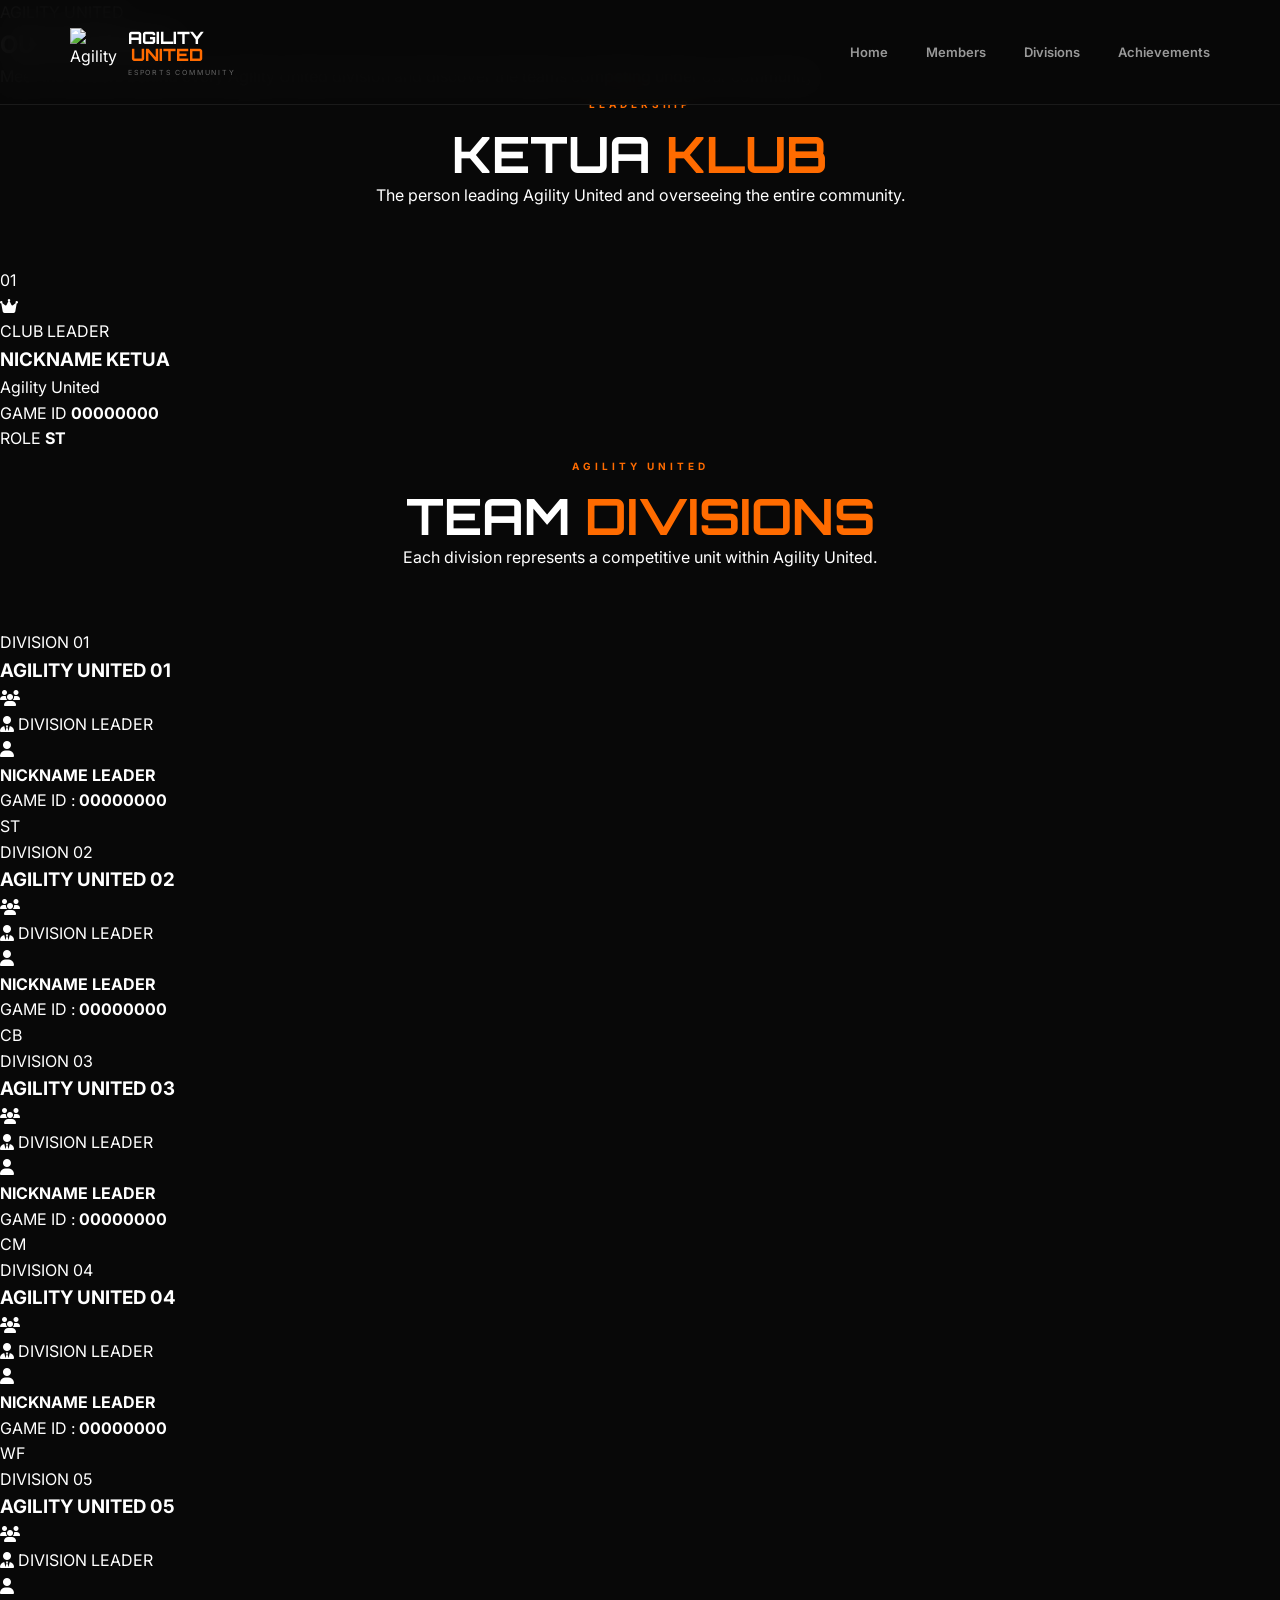
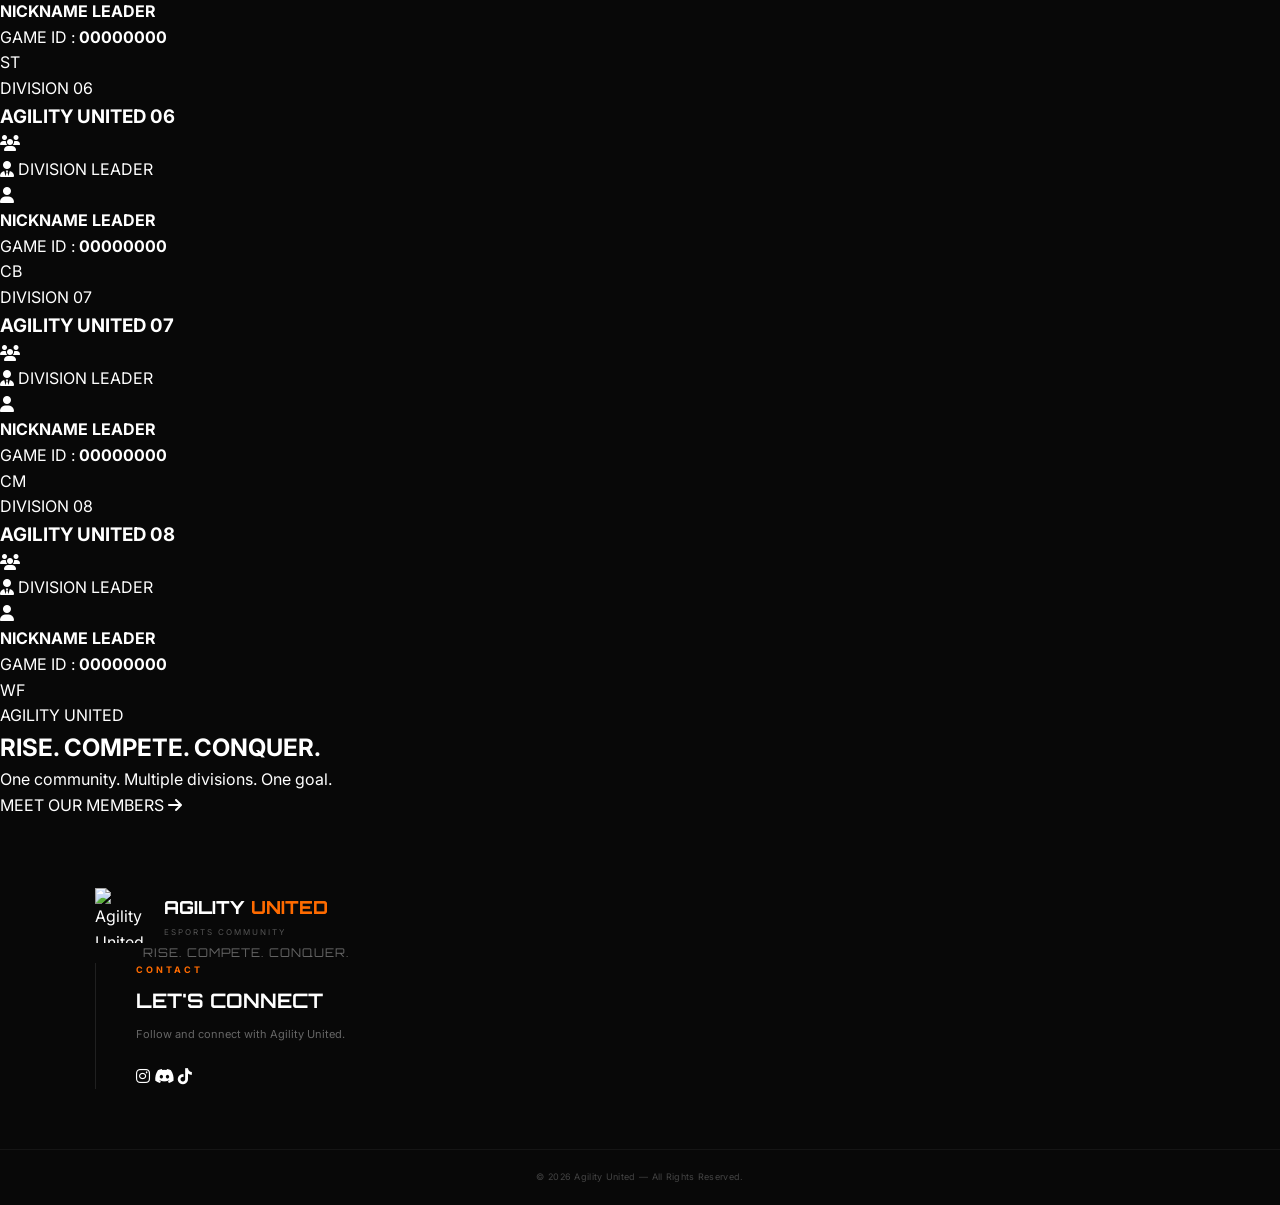
==== divisions.html @ 28801efb "Update and rename Division.html to divisions.html" ====
<!DOCTYPE html>
<html lang="en">

<head>
    <meta charset="UTF-8">
    <meta name="viewport" content="width=device-width, initial-scale=1.0">

    <title>Divisions | Agility United</title>

    <!-- Font Awesome -->
    <link
        rel="stylesheet"
        href="https://cdnjs.cloudflare.com/ajax/libs/font-awesome/6.5.2/css/all.min.css"
    >

    <!-- CSS -->
    <link rel="stylesheet" href="style.css">
</head>

<body>

    <!-- =================================
         NAVBAR
    ================================== -->

    <header class="navbar">

        <div class="nav-container">

            <!-- LOGO -->
            <a href="index.html" class="logo">

                <img
                    src="assets/logo.png"
                    alt="Agility United Logo"
                >

                <div class="logo-text">

                    <span>AGILITY</span>

                    <strong>UNITED</strong>

                    <small>
                        ESPORTS COMMUNITY
                    </small>

                </div>

            </a>


            <!-- NAVIGATION -->
            <nav class="nav-menu">

                <a href="index.html" class="nav-link">
                    Home
                </a>

                <a href="members.html" class="nav-link">
                    Members
                </a>

                <a href="divisions.html" class="nav-link active">
                    Divisions
                </a>

                <a href="achievements.html" class="nav-link">
                    Achievements
                </a>

            </nav>


            <!-- MOBILE MENU -->
            <button
                class="menu-toggle"
                aria-label="Open navigation"
            >
                <i class="fa-solid fa-bars"></i>
            </button>

        </div>

    </header>



    <!-- =================================
         MAIN
    ================================== -->

    <main>

        <!-- =================================
             DIVISION HERO
        ================================== -->

        <section class="division-hero">

            <div class="division-hero-overlay"></div>

            <div class="division-hero-content">

                <span class="division-eyebrow">
                    AGILITY UNITED
                </span>

                <h1>
                    OUR <span>DIVISIONS</span>
                </h1>

                <p>
                    Meet the leaders behind every Agility United
                    division and discover the teams competing
                    under our community.
                </p>

            </div>

        </section>



        <!-- =================================
             CLUB LEADER
        ================================== -->

        <section class="club-leader-section">

            <div class="division-container">

                <div class="section-heading">

                    <span>
                        LEADERSHIP
                    </span>

                    <h2>
                        KETUA <strong>KLUB</strong>
                    </h2>

                    <p>
                        The person leading Agility United
                        and overseeing the entire community.
                    </p>

                </div>


                <!-- CLUB LEADER CARD -->

                <div class="club-leader-card">

                    <div class="leader-number">
                        <span>01</span>
                    </div>


                    <div class="leader-icon">

                        <i class="fa-solid fa-crown"></i>

                    </div>


                    <div class="leader-main">

                        <span class="leader-label">
                            CLUB LEADER
                        </span>

                        <h3>
                            NICKNAME KETUA
                        </h3>

                        <p>
                            Agility United
                        </p>

                    </div>


                    <div class="leader-info">

                        <div class="leader-info-item">

                            <span>
                                GAME ID
                            </span>

                            <strong>
                                00000000
                            </strong>

                        </div>


                        <div class="leader-info-item">

                            <span>
                                ROLE
                            </span>

                            <strong class="role-badge">
                                ST
                            </strong>

                        </div>

                    </div>

                </div>

            </div>

        </section>



        <!-- =================================
             DIVISIONS
        ================================== -->

        <section class="teams-section">

            <div class="division-container">

                <div class="section-heading">

                    <span>
                        AGILITY UNITED
                    </span>

                    <h2>
                        TEAM <strong>DIVISIONS</strong>
                    </h2>

                    <p>
                        Each division represents a competitive
                        unit within Agility United.
                    </p>

                </div>



                <!-- =================================
                     DIVISION 01
                ================================== -->

                <div class="division-card">

                    <div class="division-header">

                        <div>

                            <span class="division-number">
                                DIVISION 01
                            </span>

                            <h3>
                                AGILITY UNITED 01
                            </h3>

                        </div>

                        <div class="division-icon">
                            <i class="fa-solid fa-users"></i>
                        </div>

                    </div>


                    <div class="division-leader">

                        <div class="division-leader-title">
                            <i class="fa-solid fa-user-tie"></i>
                            DIVISION LEADER
                        </div>


                        <div class="leader-profile">

                            <div class="leader-avatar">
                                <i class="fa-solid fa-user"></i>
                            </div>


                            <div class="leader-details">

                                <h4>
                                    NICKNAME LEADER
                                </h4>

                                <span>
                                    GAME ID :
                                    <strong>00000000</strong>
                                </span>

                            </div>


                            <div class="role-badge">
                                ST
                            </div>

                        </div>

                    </div>

                </div>



                <!-- =================================
                     DIVISION 02
                ================================== -->

                <div class="division-card">

                    <div class="division-header">

                        <div>

                            <span class="division-number">
                                DIVISION 02
                            </span>

                            <h3>
                                AGILITY UNITED 02
                            </h3>

                        </div>

                        <div class="division-icon">
                            <i class="fa-solid fa-users"></i>
                        </div>

                    </div>


                    <div class="division-leader">

                        <div class="division-leader-title">
                            <i class="fa-solid fa-user-tie"></i>
                            DIVISION LEADER
                        </div>


                        <div class="leader-profile">

                            <div class="leader-avatar">
                                <i class="fa-solid fa-user"></i>
                            </div>


                            <div class="leader-details">

                                <h4>
                                    NICKNAME LEADER
                                </h4>

                                <span>
                                    GAME ID :
                                    <strong>00000000</strong>
                                </span>

                            </div>


                            <div class="role-badge">
                                CB
                            </div>

                        </div>

                    </div>

                </div>



                <!-- =================================
                     DIVISION 03
                ================================== -->

                <div class="division-card">

                    <div class="division-header">

                        <div>

                            <span class="division-number">
                                DIVISION 03
                            </span>

                            <h3>
                                AGILITY UNITED 03
                            </h3>

                        </div>

                        <div class="division-icon">
                            <i class="fa-solid fa-users"></i>
                        </div>

                    </div>


                    <div class="division-leader">

                        <div class="division-leader-title">
                            <i class="fa-solid fa-user-tie"></i>
                            DIVISION LEADER
                        </div>


                        <div class="leader-profile">

                            <div class="leader-avatar">
                                <i class="fa-solid fa-user"></i>
                            </div>


                            <div class="leader-details">

                                <h4>
                                    NICKNAME LEADER
                                </h4>

                                <span>
                                    GAME ID :
                                    <strong>00000000</strong>
                                </span>

                            </div>


                            <div class="role-badge">
                                CM
                            </div>

                        </div>

                    </div>

                </div>



                <!-- =================================
                     DIVISION 04
                ================================== -->

                <div class="division-card">

                    <div class="division-header">

                        <div>

                            <span class="division-number">
                                DIVISION 04
                            </span>

                            <h3>
                                AGILITY UNITED 04
                            </h3>

                        </div>

                        <div class="division-icon">
                            <i class="fa-solid fa-users"></i>
                        </div>

                    </div>


                    <div class="division-leader">

                        <div class="division-leader-title">
                            <i class="fa-solid fa-user-tie"></i>
                            DIVISION LEADER
                        </div>


                        <div class="leader-profile">

                            <div class="leader-avatar">
                                <i class="fa-solid fa-user"></i>
                            </div>


                            <div class="leader-details">

                                <h4>
                                    NICKNAME LEADER
                                </h4>

                                <span>
                                    GAME ID :
                                    <strong>00000000</strong>
                                </span>

                            </div>


                            <div class="role-badge">
                                WF
                            </div>

                        </div>

                    </div>

                </div>



                <!-- =================================
                     DIVISION 05
                ================================== -->

                <div class="division-card">

                    <div class="division-header">

                        <div>

                            <span class="division-number">
                                DIVISION 05
                            </span>

                            <h3>
                                AGILITY UNITED 05
                            </h3>

                        </div>

                        <div class="division-icon">
                            <i class="fa-solid fa-users"></i>
                        </div>

                    </div>


                    <div class="division-leader">

                        <div class="division-leader-title">
                            <i class="fa-solid fa-user-tie"></i>
                            DIVISION LEADER
                        </div>


                        <div class="leader-profile">

                            <div class="leader-avatar">
                                <i class="fa-solid fa-user"></i>
                            </div>


                            <div class="leader-details">

                                <h4>
                                    NICKNAME LEADER
                                </h4>

                                <span>
                                    GAME ID :
                                    <strong>00000000</strong>
                                </span>

                            </div>


                            <div class="role-badge">
                                ST
                            </div>

                        </div>

                    </div>

                </div>



                <!-- =================================
                     DIVISION 06
                ================================== -->

                <div class="division-card">

                    <div class="division-header">

                        <div>

                            <span class="division-number">
                                DIVISION 06
                            </span>

                            <h3>
                                AGILITY UNITED 06
                            </h3>

                        </div>

                        <div class="division-icon">
                            <i class="fa-solid fa-users"></i>
                        </div>

                    </div>


                    <div class="division-leader">

                        <div class="division-leader-title">
                            <i class="fa-solid fa-user-tie"></i>
                            DIVISION LEADER
                        </div>


                        <div class="leader-profile">

                            <div class="leader-avatar">
                                <i class="fa-solid fa-user"></i>
                            </div>


                            <div class="leader-details">

                                <h4>
                                    NICKNAME LEADER
                                </h4>

                                <span>
                                    GAME ID :
                                    <strong>00000000</strong>
                                </span>

                            </div>


                            <div class="role-badge">
                                CB
                            </div>

                        </div>

                    </div>

                </div>



                <!-- =================================
                     TAMBAHKAN DIVISI BERIKUTNYA
                ================================== -->

                <div class="division-card">

                    <div class="division-header">

                        <div>

                            <span class="division-number">
                                DIVISION 07
                            </span>

                            <h3>
                                AGILITY UNITED 07
                            </h3>

                        </div>

                        <div class="division-icon">
                            <i class="fa-solid fa-users"></i>
                        </div>

                    </div>


                    <div class="division-leader">

                        <div class="division-leader-title">
                            <i class="fa-solid fa-user-tie"></i>
                            DIVISION LEADER
                        </div>


                        <div class="leader-profile">

                            <div class="leader-avatar">
                                <i class="fa-solid fa-user"></i>
                            </div>


                            <div class="leader-details">

                                <h4>
                                    NICKNAME LEADER
                                </h4>

                                <span>
                                    GAME ID :
                                    <strong>00000000</strong>
                                </span>

                            </div>


                            <div class="role-badge">
                                CM
                            </div>

                        </div>

                    </div>

                </div>



                <!-- =================================
                     DIVISION 08
                ================================== -->

                <div class="division-card">

                    <div class="division-header">

                        <div>

                            <span class="division-number">
                                DIVISION 08
                            </span>

                            <h3>
                                AGILITY UNITED 08
                            </h3>

                        </div>

                        <div class="division-icon">
                            <i class="fa-solid fa-users"></i>
                        </div>

                    </div>


                    <div class="division-leader">

                        <div class="division-leader-title">
                            <i class="fa-solid fa-user-tie"></i>
                            DIVISION LEADER
                        </div>


                        <div class="leader-profile">

                            <div class="leader-avatar">
                                <i class="fa-solid fa-user"></i>
                            </div>


                            <div class="leader-details">

                                <h4>
                                    NICKNAME LEADER
                                </h4>

                                <span>
                                    GAME ID :
                                    <strong>00000000</strong>
                                </span>

                            </div>


                            <div class="role-badge">
                                WF
                            </div>

                        </div>

                    </div>

                </div>

            </div>

        </section>



        <!-- =================================
             CTA
        ================================== -->

        <section class="division-cta">

            <div>

                <span>
                    AGILITY UNITED
                </span>

                <h2>
                    RISE. COMPETE. <strong>CONQUER.</strong>
                </h2>

                <p>
                    One community. Multiple divisions.
                    One goal.
                </p>

                <a href="members.html" class="division-cta-button">
                    MEET OUR MEMBERS
                    <i class="fa-solid fa-arrow-right"></i>
                </a>

            </div>

        </section>

    </main>



    <!-- =================================
         FOOTER
    ================================== -->

    <footer class="footer">

        <div class="footer-container">

            <div class="footer-content">

                <!-- BRAND -->

                <div class="footer-brand">

                    <img
                        src="assets/logo.png"
                        alt="Agility United Logo"
                    >

                    <div class="footer-brand-text">

                        <h3>
                            AGILITY <span>UNITED</span>
                        </h3>

                        <p>
                            ESPORTS COMMUNITY
                        </p>

                    </div>

                </div>


                <!-- TAGLINE -->

                <div class="footer-tagline">

                    <p>
                        RISE. COMPETE. CONQUER.
                    </p>

                </div>


                <!-- CONTACT -->

                <div class="footer-contact">

                    <span class="footer-label">
                        CONTACT
                    </span>

                    <h3>
                        LET'S CONNECT
                    </h3>

                    <p>
                        Follow and connect with
                        Agility United.
                    </p>


                    <div class="footer-socials">

                        <a
                            href="#"
                            aria-label="Instagram"
                            target="_blank"
                        >
                            <i class="fa-brands fa-instagram"></i>
                        </a>


                        <a
                            href="#"
                            aria-label="Discord"
                            target="_blank"
                        >
                            <i class="fa-brands fa-discord"></i>
                        </a>


                        <a
                            href="#"
                            aria-label="TikTok"
                            target="_blank"
                        >
                            <i class="fa-brands fa-tiktok"></i>
                        </a>

                    </div>

                </div>

            </div>

        </div>


        <div class="footer-bottom">

            <p>
                © 2026 Agility United — All Rights Reserved.
            </p>

        </div>

    </footer>



    <!-- =================================
         SCRIPT
    ================================== -->

    <script src="script.js"></script>

</body>

</html>
---- style.css ----
/* =====================================
   GOOGLE FONTS
===================================== */

@import url('https://fonts.googleapis.com/css2?family=Inter:wght@400;500;600;700&family=Orbitron:wght@500;600;700;800&display=swap');


/* =====================================
   GLOBAL
===================================== */

* {
    margin: 0;
    padding: 0;
    box-sizing: border-box;
}

html {
    scroll-behavior: smooth;
}

body {
    font-family: "Inter", sans-serif;
    background: #080808;
    color: #ffffff;
    line-height: 1.6;
}

a {
    text-decoration: none;
    color: inherit;
}

button,
input {
    font-family: inherit;
}

:root {
    --orange: #ff6b00;
    --orange-light: #ff9138;

    --dark: #080808;
    --dark-2: #101010;
    --dark-3: #171717;

    --border: #252525;

    --gray: #888;
}


/* =====================================
   NAVBAR
===================================== */

.navbar {

    position: fixed;

    top: 0;
    left: 0;

    width: 100%;

    height: 105px;

    z-index: 1000;

    background: rgba(8, 8, 8, 0.94);

    backdrop-filter: blur(15px);

    border-bottom: 1px solid rgba(255, 255, 255, 0.08);
}


.nav-container {

    max-width: 1200px;

    height: 100%;

    margin: auto;

    padding: 15px 30px;

    display: flex;

    align-items: center;

    justify-content: space-between;
}


/* =====================================
   NAVBAR LOGO
===================================== */

.logo {

    display: flex;

    align-items: center;

    gap: 10px;

    flex-shrink: 0;
}


.logo img {

    width: 48px;

    height: 48px;

    object-fit: contain;
}


.logo-text {

    display: flex;

    flex-direction: column;

    line-height: 1;
}


.logo-text span,
.logo-text strong {

    font-family: "Orbitron", sans-serif;

    font-size: 17px;

    font-weight: 800;
}


.logo-text span {

    color: #ffffff;
}


.logo-text strong {

    color: var(--orange);

    margin-left: 3px;
}


.logo-text small {

    display: block;

    margin-top: 6px;

    color: #666;

    font-size: 7px;

    letter-spacing: 1.8px;

    white-space: nowrap;
}


/* =====================================
   NAVIGATION
===================================== */

.nav-menu {

    display: flex;

    align-items: center;

    gap: 38px;
}


.nav-menu a {

    color: #999;

    font-size: 13px;

    font-weight: 600;

    transition: 0.3s;

    white-space: nowrap;
}


.nav-menu a:hover,
.nav-menu a.active {

    color: var(--orange);
}


/* =====================================
   MOBILE MENU
===================================== */

.menu-toggle {

    display: none;

    background: none;

    border: none;

    color: white;

    font-size: 22px;

    cursor: pointer;
}


/* =====================================
   COMMON GRID BACKGROUND
===================================== */

.grid-background {

    background-image:

        linear-gradient(
            rgba(255, 255, 255, 0.025) 1px,
            transparent 1px
        ),

        linear-gradient(
            90deg,
            rgba(255, 255, 255, 0.025) 1px,
            transparent 1px
        );

    background-size: 60px 60px;
}


/* =====================================
   HOME HERO
===================================== */

.home-section {

    min-height: 100vh;

    position: relative;

    display: flex;

    align-items: center;

    justify-content: center;

    padding: 145px 30px 100px;

    background:

        radial-gradient(
            circle at 50% 45%,
            rgba(255, 107, 0, 0.14),
            transparent 42%
        ),

        #080808;

    overflow: hidden;
}


/* GRID */

.home-section::before {

    content: "";

    position: absolute;

    inset: 0;

    background-image:

        linear-gradient(
            rgba(255,255,255,0.025) 1px,
            transparent 1px
        ),

        linear-gradient(
            90deg,
            rgba(255,255,255,0.025) 1px,
            transparent 1px
        );

    background-size: 60px 60px;

    pointer-events: none;
}


/* HOME CONTAINER */

.home-container {

    width: 100%;

    max-width: 1150px;

    margin: auto;

    display: grid;

    grid-template-columns: 0.85fr 1.15fr;

    align-items: center;

    gap: 70px;

    position: relative;

    z-index: 2;
}


/* =====================================
   HOME LOGO
===================================== */

.home-logo {

    display: flex;

    align-items: center;

    justify-content: center;

    position: relative;

    min-height: 400px;
}


.home-logo::before {

    content: "";

    position: absolute;

    width: 330px;

    height: 330px;

    border-radius: 50%;

    background:

        radial-gradient(
            circle,
            rgba(255,107,0,0.16),
            transparent 68%
        );

    filter: blur(15px);
}


.home-logo img {

    width: 300px;

    height: 300px;

    object-fit: contain;

    position: relative;

    z-index: 2;

    filter:

        drop-shadow(
            0 0 30px
            rgba(255,107,0,0.12)
        );
}


/* =====================================
   HOME CONTENT
===================================== */

.home-content {

    max-width: 650px;

    position: relative;

    z-index: 3;
}


.home-label {

    display: inline-block;

    color: var(--orange);

    font-size: 11px;

    font-weight: 700;

    letter-spacing: 5px;

    margin-bottom: 14px;
}


.home-content h1 {

    font-family: "Orbitron", sans-serif;

    font-size: clamp(48px, 6vw, 76px);

    line-height: 1.05;

    font-weight: 800;

    letter-spacing: -2px;

    color: #ffffff;
}


.home-content h1 span {

    color: var(--orange);
}


.home-content h2 {

    margin-top: 22px;

    font-family: "Orbitron", sans-serif;

    font-size: clamp(18px, 2.5vw, 28px);

    line-height: 1.35;

    color: #ddd;

    letter-spacing: 1.5px;
}


.home-content > p {

    max-width: 600px;

    margin-top: 22px;

    color: #777;

    font-size: 14px;

    line-height: 1.9;
}


/* =====================================
   BUTTON
===================================== */

.home-buttons {

    display: flex;

    align-items: center;

    gap: 15px;

    margin-top: 30px;

    flex-wrap: wrap;
}


.btn {

    min-height: 48px;

    padding: 0 22px;

    display: inline-flex;

    align-items: center;

    justify-content: center;

    gap: 10px;

    font-size: 11px;

    font-weight: 700;

    transition: 0.3s;

    cursor: pointer;
}


.btn-primary {

    background: var(--orange);

    color: #080808;

    border: 1px solid var(--orange);
}


.btn-primary:hover {

    background: var(--orange-light);

    border-color: var(--orange-light);

    transform: translateY(-2px);
}


.btn-outline {

    background: transparent;

    color: #aaa;

    border: 1px solid #333;
}


.btn-outline:hover {

    color: var(--orange);

    border-color: var(--orange);

    transform: translateY(-2px);
}


/* =====================================
   SCROLL INDICATOR
===================================== */

.scroll-indicator {

    position: absolute;

    bottom: 28px;

    left: 50%;

    transform: translateX(-50%);

    display: flex;

    flex-direction: column;

    align-items: center;

    gap: 7px;

    color: #555;

    font-size: 9px;

    letter-spacing: 3px;

    z-index: 5;
}


.scroll-indicator i {

    color: var(--orange);

    font-size: 12px;

    animation: scrollDown 1.5s infinite;
}


@keyframes scrollDown {

    0%,
    100% {

        transform: translateY(0);

    }

    50% {

        transform: translateY(5px);

    }

}


/* =====================================
   HOME ABOUT
===================================== */

.home-about {

    position: relative;

    overflow: hidden;

    padding: 110px 30px;

    background: #0b0b0b;
}


.home-about::before {

    content: "";

    position: absolute;

    inset: 0;

    background-image:

        linear-gradient(
            rgba(255,255,255,0.02) 1px,
            transparent 1px
        ),

        linear-gradient(
            90deg,
            rgba(255,255,255,0.02) 1px,
            transparent 1px
        );

    background-size: 60px 60px;

    pointer-events: none;
}


.section-container {

    width: 100%;

    max-width: 1150px;

    margin: auto;

    position: relative;

    z-index: 2;
}


/* =====================================
   SECTION TITLE
===================================== */

.section-heading {

    text-align: center;

    margin-bottom: 60px;
}


.section-heading > span {

    color: var(--orange);

    font-size: 10px;

    font-weight: 700;

    letter-spacing: 4px;
}


.section-heading h2 {

    margin-top: 10px;

    font-family: "Orbitron", sans-serif;

    font-size: clamp(30px, 5vw, 50px);

    line-height: 1.15;
}


.section-heading h2 strong {

    color: var(--orange);
}


/* =====================================
   ABOUT GRID
===================================== */

.about-grid {

    display: grid;

    grid-template-columns: 1.15fr 1fr;

    gap: 70px;

    align-items: center;
}


.about-content {

    max-width: 650px;
}


.about-content p {

    color: #777;

    font-size: 13px;

    line-height: 1.9;

    margin-bottom: 18px;
}


.about-content .about-lead {

    color: #ccc;

    font-size: 17px;

    line-height: 1.8;

    font-weight: 500;
}


/* TEXT LINK */

.text-link {

    display: inline-flex;

    align-items: center;

    gap: 10px;

    margin-top: 8px;

    color: var(--orange);

    font-size: 11px;

    font-weight: 700;

    transition: 0.3s;
}


.text-link:hover {

    gap: 15px;
}


/* =====================================
   ABOUT HIGHLIGHTS
===================================== */

.about-highlights {

    display: grid;

    grid-template-columns: 1fr 1fr;

    gap: 15px;
}


.highlight-item {

    display: flex;

    align-items: flex-start;

    gap: 15px;

    padding: 22px;

    background: #101010;

    border: 1px solid var(--border);

    transition: 0.3s;
}


.highlight-item:hover {

    border-color: rgba(255,107,0,0.35);

    transform: translateY(-3px);
}


.highlight-icon {

    min-width: 38px;

    height: 38px;

    display: flex;

    align-items: center;

    justify-content: center;

    background: rgba(255,107,0,0.08);

    color: var(--orange);

    font-size: 14px;
}


.highlight-item h3 {

    font-size: 13px;

    margin-bottom: 3px;
}


.highlight-item p {

    color: #666;

    font-size: 10px;

    line-height: 1.5;
}


/* =====================================
   VALUES
===================================== */

.values-section {

    position: relative;

    overflow: hidden;

    padding: 110px 30px;

    background: #080808;
}


.values-section::before {

    content: "";

    position: absolute;

    inset: 0;

    background-image:

        linear-gradient(
            rgba(255,255,255,0.025) 1px,
            transparent 1px
        ),

        linear-gradient(
            90deg,
            rgba(255,255,255,0.025) 1px,
            transparent 1px
        );

    background-size: 60px 60px;

    pointer-events: none;
}


.values-grid {

    display: grid;

    grid-template-columns:
        repeat(4, 1fr);

    gap: 15px;
}


.value-card {

    position: relative;

    min-height: 270px;

    padding: 35px 25px;

    background: #101010;

    border: 1px solid var(--border);

    overflow: hidden;

    transition: 0.3s;
}


.value-card:hover {

    border-color:
        rgba(255,107,0,0.35);

    transform: translateY(-5px);
}


.value-number {

    position: absolute;

    top: 15px;

    right: 20px;

    color: #292929;

    font-family: "Orbitron", sans-serif;

    font-size: 30px;

    font-weight: 800;
}


.value-card > i {

    display: block;

    color: var(--orange);

    font-size: 25px;

    margin-top: 25px;

    margin-bottom: 25px;
}


.value-card h3 {

    font-family: "Orbitron", sans-serif;

    font-size: 15px;

    letter-spacing: 1px;

    margin-bottom: 12px;
}


.value-card p {

    color: #666;

    font-size: 11px;

    line-height: 1.8;
}


/* =====================================
   GAMING SECTION
===================================== */

.gaming-section {

    position: relative;

    overflow: hidden;

    padding: 130px 30px;

    background:

        radial-gradient(
            circle at center,
            rgba(255,107,0,0.12),
            transparent 50%
        ),

        #0b0b0b;
}


.gaming-section::before {

    content: "";

    position: absolute;

    inset: 0;

    background-image:

        linear-gradient(
            rgba(255,255,255,0.02) 1px,
            transparent 1px
        ),

        linear-gradient(
            90deg,
            rgba(255,255,255,0.02) 1px,
            transparent 1px
        );

    background-size: 60px 60px;

    pointer-events: none;
}


.gaming-content {

    max-width: 700px;

    margin: auto;

    text-align: center;

    position: relative;

    z-index: 2;
}


.gaming-content h2 {

    margin-top: 15px;

    font-family: "Orbitron", sans-serif;

    font-size: clamp(35px, 6vw, 60px);

    line-height: 1.1;
}


.gaming-content h2 strong {

    color: var(--orange);
}


.gaming-content p {

    max-width: 650px;

    margin: 25px auto;

    color: #777;

    font-size: 13px;

    line-height: 1.9;
}


.gaming-buttons {

    display: flex;

    justify-content: center;

    gap: 15px;

    flex-wrap: wrap;

    margin-top: 30px;
}


/* =====================================
   CTA
===================================== */

.home-cta {

    padding: 100px 30px;

    text-align: center;

    background: #080808;

    border-top: 1px solid #181818;
}


.home-cta h2 {

    font-family: "Orbitron", sans-serif;

    font-size: clamp(35px, 6vw, 60px);

    line-height: 1.1;
}


.home-cta h2 strong {

    color: var(--orange);
}


.home-cta p {

    color: #666;

    font-size: 13px;

    margin: 15px 0 25px;
}


/* =====================================
   MEMBERS HERO
===================================== */

.member-hero {

    min-height: 65vh;

    display: flex;

    align-items: center;

    justify-content: center;

    text-align: center;

    padding: 150px 25px 70px;

    position: relative;

    background:

        radial-gradient(
            circle at center,
            rgba(255, 107, 0, 0.16),
            transparent 45%
        ),

        #080808;

    overflow: hidden;
}


.member-hero::before {

    content: "";

    position: absolute;

    inset: 0;

    background-image:

        linear-gradient(
            rgba(255,255,255,0.025) 1px,
            transparent 1px
        ),

        linear-gradient(
            90deg,
            rgba(255,255,255,0.025) 1px,
            transparent 1px
        );

    background-size: 60px 60px;
}


.hero-content {

    position: relative;

    max-width: 700px;

    z-index: 2;
}


.label {

    color: var(--orange);

    font-size: 11px;

    font-weight: 700;

    letter-spacing: 4px;
}


.hero-content h1 {

    margin-top: 15px;

    font-family: "Orbitron", sans-serif;

    font-size: clamp(
        40px,
        7vw,
        75px
    );

    line-height: 1.1;
}


.hero-content h1 span {

    color: var(--orange);
}


.hero-content > p:last-child {

    max-width: 600px;

    margin: 20px auto 0;

    color: #777;

    font-size: 14px;
}


/* =====================================
   MEMBERS SECTION
===================================== */

.members-section {

    max-width: 1200px;

    margin: auto;

    padding: 100px 30px;
}


/* =====================================
   MEMBERS TITLE
===================================== */

.section-title {

    text-align: center;

    margin-bottom: 45px;
}


.section-title h2 {

    margin-top: 10px;

    font-family: "Orbitron", sans-serif;

    font-size: clamp(
        30px,
        5vw,
        45px
    );
}


.section-title h2 span {

    color: var(--orange);
}


.section-title > p:last-child {

    margin-top: 10px;

    color: #666;

    font-size: 13px;
}


/* =====================================
   MEMBER SEARCH
===================================== */

.member-tools {

    display: flex;

    align-items: center;

    justify-content: space-between;

    gap: 20px;

    margin-bottom: 25px;
}


.search-box {

    width: 350px;

    position: relative;
}


.search-box i {

    position: absolute;

    left: 17px;

    top: 50%;

    transform: translateY(-50%);

    color: #666;

    font-size: 13px;
}


.search-box input {

    width: 100%;

    padding: 13px 15px 13px 43px;

    background: #111;

    border: 1px solid var(--border);

    outline: none;

    color: white;

    font-size: 12px;

    transition: 0.3s;
}


.search-box input:focus {

    border-color: var(--orange);
}


.search-box input::placeholder {

    color: #555;
}


.member-count {

    color: #777;

    font-size: 12px;

    display: flex;

    align-items: center;

    gap: 8px;
}


.member-count i {

    color: var(--orange);
}


/* =====================================
   TABLE
===================================== */

.table-container {

    width: 100%;

    overflow-x: auto;

    background: #101010;

    border: 1px solid var(--border);
}


table {

    width: 100%;

    border-collapse: collapse;

    min-width: 650px;
}


thead {

    background: #171717;
}


th {

    padding: 18px 20px;

    text-align: left;

    color: #777;

    font-size: 10px;

    letter-spacing: 1.5px;

    font-weight: 700;

    border-bottom: 1px solid var(--border);
}


td {

    padding: 17px 20px;

    border-bottom: 1px solid #1d1d1d;

    font-size: 13px;

    color: #aaa;
}


tbody tr {

    transition: 0.25s;
}


tbody tr:hover {

    background: #171717;
}


tbody tr:last-child td {

    border-bottom: none;
}


/* NUMBER */

td:first-child {

    width: 70px;

    color: #555;

    font-family: "Orbitron", sans-serif;

    font-size: 10px;
}


/* NICKNAME */

.nickname {

    color: white;

    font-weight: 700;
}


/* GAME ID */

td:nth-child(3) {

    color: #777;

    font-family: monospace;

    letter-spacing: 1px;
}


/* =====================================
   ROLE
===================================== */

.role {

    display: inline-flex;

    align-items: center;

    gap: 7px;

    padding: 6px 10px;

    font-size: 9px;

    font-weight: 700;

    text-transform: uppercase;

    letter-spacing: 0.5px;
}


/* LEADER */

.role.leader {

    color: var(--orange);

    background: rgba(255, 107, 0, 0.1);

    border: 1px solid rgba(255, 107, 0, 0.2);
}


/* CAPTAIN */

.role.captain {

    color: #ff9b55;

    background: rgba(255, 155, 85, 0.08);

    border: 1px solid rgba(255, 155, 85, 0.18);
}


/* PLAYER */

.role.player {

    color: #aaa;

    background: #1a1a1a;

    border: 1px solid #292929;
}


/* STAFF */

.role.staff {

    color: #ddd;

    background: #202020;

    border: 1px solid #303030;
}


/* =====================================
   FOOTER
===================================== */

.site-footer {

    background: #050505;

    border-top: 1px solid #1c1c1c;

    margin-top: 0;

    position: relative;

}


/* =====================================
   FOOTER CONTAINER
===================================== */

.footer-container {

    max-width: 1150px;

    margin: auto;

    padding: 70px 30px 60px;

    display: grid;

    grid-template-columns:
        1fr
        1fr
        1.2fr;

    gap: 60px;

    align-items: start;

}


/* =====================================
   FOOTER BRAND
===================================== */

.footer-brand {

    display: flex;

    align-items: center;

    gap: 14px;

}


.footer-brand img {

    width: 55px;

    height: 55px;

    object-fit: contain;

}


.footer-brand-text h3 {

    font-family: "Orbitron", sans-serif;

    font-size: 18px;

    font-weight: 800;

    color: #ffffff;

}


.footer-brand-text h3 span {

    color: var(--orange);

}


.footer-brand-text p {

    margin-top: 5px;

    color: #555;

    font-size: 8px;

    letter-spacing: 2px;

}


/* =====================================
   FOOTER TAGLINE
===================================== */

.footer-tagline {

    display: flex;

    align-items: center;

    justify-content: center;

    height: 100%;
}


.footer-tagline p {

    color: #666;

    font-family: "Orbitron", sans-serif;

    font-size: 12px;

    letter-spacing: 1px;

}


/* =====================================
   FOOTER CONTACT
===================================== */

.footer-contact {

    border-left: 1px solid #202020;

    padding-left: 40px;

}


.footer-label {

    display: block;

    color: var(--orange);

    font-size: 9px;

    font-weight: 700;

    letter-spacing: 3px;

    margin-bottom: 8px;

}


.footer-contact h3 {

    font-family: "Orbitron", sans-serif;

    font-size: 20px;

    margin-bottom: 8px;

}


.footer-contact > p {

    max-width: 350px;

    color: #666;

    font-size: 11px;

    line-height: 1.7;

    margin-bottom: 20px;

}


/* =====================================
   CONTACT LINKS
===================================== */

.contact-links {

    display: flex;

    flex-wrap: wrap;

    gap: 10px;

}


.contact-links a {

    display: inline-flex;

    align-items: center;

    gap: 8px;

    padding: 9px 13px;

    color: #777;

    background: #0d0d0d;

    border: 1px solid #202020;

    font-size: 10px;

    transition: 0.3s;

}


.contact-links a i {

    font-size: 13px;

}


.contact-links a:hover {

    color: var(--orange);

    border-color: var(--orange);

    transform: translateY(-2px);

}


/* =====================================
   FOOTER BOTTOM
===================================== */

.footer-bottom {

    border-top: 1px solid #151515;

    padding: 20px 30px;

    text-align: center;

}


.footer-bottom p {

    color: #444;

    font-size: 9px;

    letter-spacing: 0.3px;

}
/* =====================================
   RESPONSIVE
===================================== */

@media (max-width: 950px) {

    .nav-menu {

        gap: 25px;
    }


    .nav-menu a {

        font-size: 12px;
    }


    .home-container {

        grid-template-columns: 1fr;

        gap: 30px;

        text-align: center;
    }


    .home-logo {

        min-height: 280px;
    }


    .home-logo img {

        width: 220px;

        height: 220px;
    }


    .home-logo::before {

        width: 250px;

        height: 250px;
    }


    .home-content {

        max-width: 700px;

        margin: auto;
    }


    .home-content > p {

        margin-left: auto;

        margin-right: auto;
    }


    .home-buttons {

        justify-content: center;
    }


    .about-grid {

        grid-template-columns: 1fr;

        gap: 50px;
    }


    .about-content {

        max-width: 800px;

        margin: auto;
    }


    .values-grid {

        grid-template-columns: 1fr 1fr;
    }

}


/* =====================================
   TABLET / MOBILE NAV
===================================== */

@media (max-width: 750px) {

    .navbar {

        height: 75px;
    }


    .nav-container {

        padding: 13px 20px;
    }


    .logo img {

        width: 42px;

        height: 42px;
    }


    .logo-text span,
    .logo-text strong {

        font-size: 15px;
    }


    .logo-text small {

        font-size: 6px;

        letter-spacing: 1.3px;
    }


    .nav-menu {

        display: none;

        position: absolute;

        top: 75px;

        left: 0;

        width: 100%;

        padding: 25px 30px;

        background: #0c0c0c;

        border-bottom: 1px solid #222;

        flex-direction: column;

        align-items: flex-start;

        gap: 20px;
    }


    .nav-menu.show {

        display: flex;
    }


    .nav-menu a {

        font-size: 13px;
    }


    .menu-toggle {

        display: block;
    }


    .member-tools {

        flex-direction: column;

        align-items: stretch;
    }


    .search-box {

        width: 100%;
    }


    .member-count {

        justify-content: flex-end;
    }


    .footer-content {

        flex-direction: column;

        gap: 25px;

        text-align: center;
    }

}


/* =====================================
   SMALL MOBILE
===================================== */

@media (max-width: 500px) {

    .home-section {

        padding:
            110px
            20px
            70px;
    }


    .home-logo {

        min-height: 220px;
    }


    .home-logo img {

        width: 170px;

        height: 170px;
    }


    .home-logo::before {

        width: 210px;

        height: 210px;
    }


    .home-content h1 {

        font-size: 40px;

        letter-spacing: -1px;
    }


    .home-content h2 {

        font-size: 16px;

        letter-spacing: 1px;
    }


    .home-content > p {

        font-size: 12px;

        line-height: 1.8;
    }


    .home-buttons {

        flex-direction: column;

        width: 100%;
    }


    .home-buttons .btn {

        width: 100%;
    }


    .scroll-indicator {

        display: none;
    }


    .home-about,
    .values-section,
    .gaming-section {

        padding: 80px 20px;
    }


    .section-heading {

        margin-bottom: 40px;
    }


    .about-highlights {

        grid-template-columns: 1fr;
    }


    .values-grid {

        grid-template-columns: 1fr;
    }


    .member-hero {

        min-height: 55vh;

        padding-top: 120px;
    }


    .hero-content h1 {

        font-size: 38px;
    }


    .members-section {

        padding: 80px 20px;
    }


    .table-container {

        border-left: none;

        border-right: none;
    }


    .footer-content {

        padding:
            30px
            20px;
    }

}
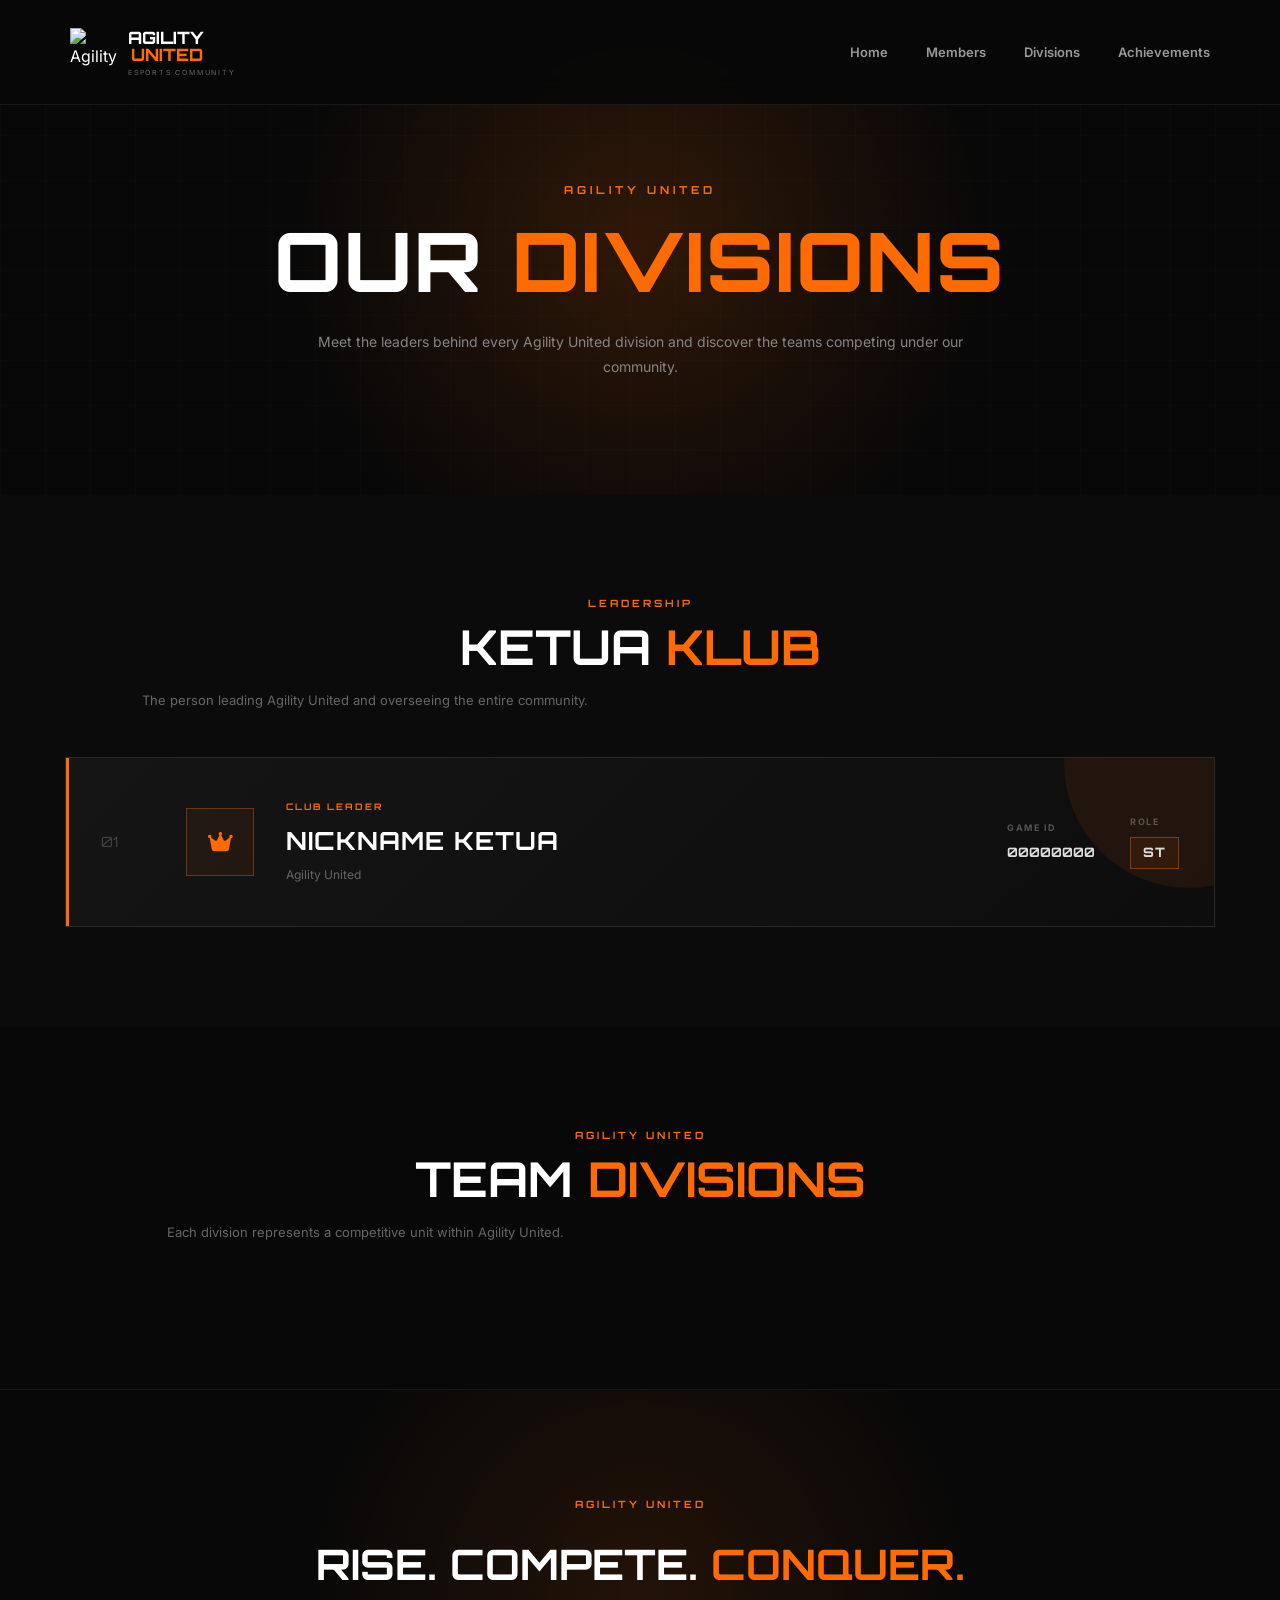
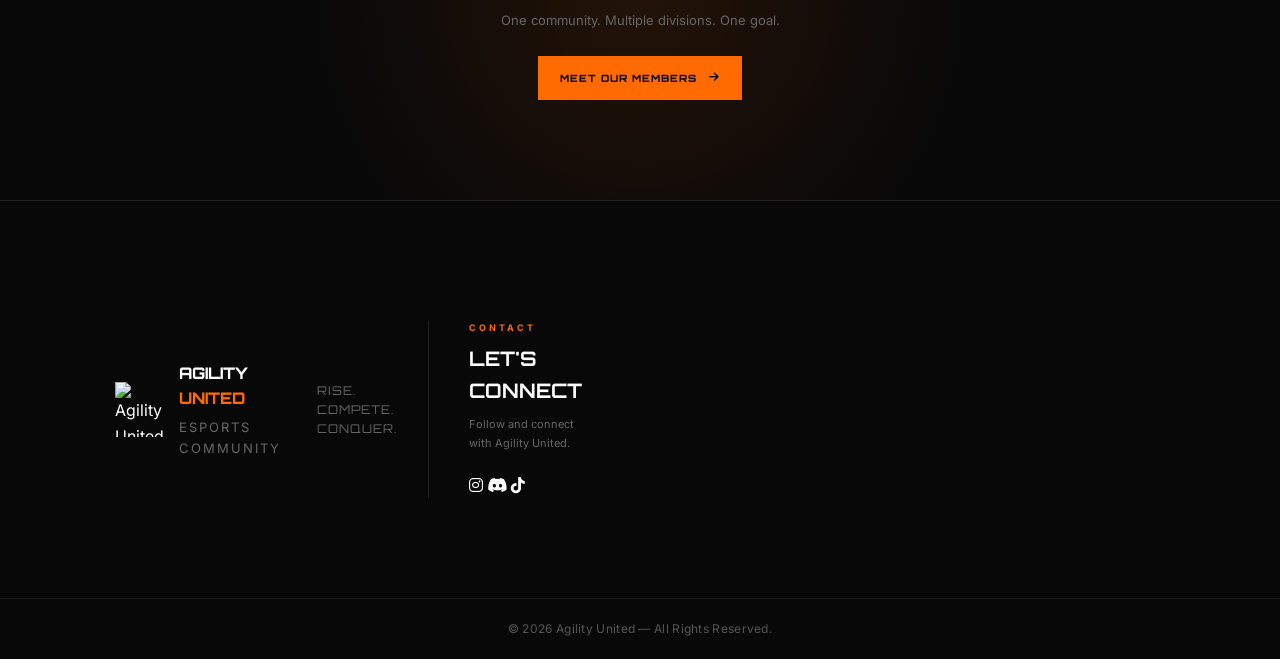
==== commit e966582b: "Update divisions.html" ====
--- a/divisions.html
+++ b/divisions.html
@@ -218,580 +218,33 @@
 
 
 
-        <!-- =================================
-             DIVISIONS
-        ================================== -->
-
-        <section class="teams-section">
-
-            <div class="division-container">
-
-                <div class="section-heading">
-
-                    <span>
-                        AGILITY UNITED
-                    </span>
-
-                    <h2>
-                        TEAM <strong>DIVISIONS</strong>
-                    </h2>
-
-                    <p>
-                        Each division represents a competitive
-                        unit within Agility United.
-                    </p>
-
-                </div>
-
-
-
-                <!-- =================================
-                     DIVISION 01
-                ================================== -->
-
-                <div class="division-card">
-
-                    <div class="division-header">
-
-                        <div>
-
-                            <span class="division-number">
-                                DIVISION 01
-                            </span>
-
-                            <h3>
-                                AGILITY UNITED 01
-                            </h3>
-
-                        </div>
-
-                        <div class="division-icon">
-                            <i class="fa-solid fa-users"></i>
-                        </div>
-
-                    </div>
-
-
-                    <div class="division-leader">
-
-                        <div class="division-leader-title">
-                            <i class="fa-solid fa-user-tie"></i>
-                            DIVISION LEADER
-                        </div>
-
-
-                        <div class="leader-profile">
-
-                            <div class="leader-avatar">
-                                <i class="fa-solid fa-user"></i>
-                            </div>
-
-
-                            <div class="leader-details">
-
-                                <h4>
-                                    NICKNAME LEADER
-                                </h4>
-
-                                <span>
-                                    GAME ID :
-                                    <strong>00000000</strong>
-                                </span>
-
-                            </div>
-
-
-                            <div class="role-badge">
-                                ST
-                            </div>
-
-                        </div>
-
-                    </div>
-
-                </div>
-
-
-
-                <!-- =================================
-                     DIVISION 02
-                ================================== -->
-
-                <div class="division-card">
-
-                    <div class="division-header">
-
-                        <div>
-
-                            <span class="division-number">
-                                DIVISION 02
-                            </span>
-
-                            <h3>
-                                AGILITY UNITED 02
-                            </h3>
-
-                        </div>
-
-                        <div class="division-icon">
-                            <i class="fa-solid fa-users"></i>
-                        </div>
-
-                    </div>
-
-
-                    <div class="division-leader">
-
-                        <div class="division-leader-title">
-                            <i class="fa-solid fa-user-tie"></i>
-                            DIVISION LEADER
-                        </div>
-
-
-                        <div class="leader-profile">
-
-                            <div class="leader-avatar">
-                                <i class="fa-solid fa-user"></i>
-                            </div>
-
-
-                            <div class="leader-details">
-
-                                <h4>
-                                    NICKNAME LEADER
-                                </h4>
-
-                                <span>
-                                    GAME ID :
-                                    <strong>00000000</strong>
-                                </span>
-
-                            </div>
-
-
-                            <div class="role-badge">
-                                CB
-                            </div>
-
-                        </div>
-
-                    </div>
-
-                </div>
-
-
-
-                <!-- =================================
-                     DIVISION 03
-                ================================== -->
-
-                <div class="division-card">
-
-                    <div class="division-header">
-
-                        <div>
-
-                            <span class="division-number">
-                                DIVISION 03
-                            </span>
-
-                            <h3>
-                                AGILITY UNITED 03
-                            </h3>
-
-                        </div>
-
-                        <div class="division-icon">
-                            <i class="fa-solid fa-users"></i>
-                        </div>
-
-                    </div>
-
-
-                    <div class="division-leader">
-
-                        <div class="division-leader-title">
-                            <i class="fa-solid fa-user-tie"></i>
-                            DIVISION LEADER
-                        </div>
-
-
-                        <div class="leader-profile">
-
-                            <div class="leader-avatar">
-                                <i class="fa-solid fa-user"></i>
-                            </div>
-
-
-                            <div class="leader-details">
-
-                                <h4>
-                                    NICKNAME LEADER
-                                </h4>
-
-                                <span>
-                                    GAME ID :
-                                    <strong>00000000</strong>
-                                </span>
-
-                            </div>
-
-
-                            <div class="role-badge">
-                                CM
-                            </div>
-
-                        </div>
-
-                    </div>
-
-                </div>
-
-
-
-                <!-- =================================
-                     DIVISION 04
-                ================================== -->
-
-                <div class="division-card">
-
-                    <div class="division-header">
-
-                        <div>
-
-                            <span class="division-number">
-                                DIVISION 04
-                            </span>
-
-                            <h3>
-                                AGILITY UNITED 04
-                            </h3>
-
-                        </div>
-
-                        <div class="division-icon">
-                            <i class="fa-solid fa-users"></i>
-                        </div>
-
-                    </div>
-
-
-                    <div class="division-leader">
-
-                        <div class="division-leader-title">
-                            <i class="fa-solid fa-user-tie"></i>
-                            DIVISION LEADER
-                        </div>
-
-
-                        <div class="leader-profile">
-
-                            <div class="leader-avatar">
-                                <i class="fa-solid fa-user"></i>
-                            </div>
-
-
-                            <div class="leader-details">
-
-                                <h4>
-                                    NICKNAME LEADER
-                                </h4>
-
-                                <span>
-                                    GAME ID :
-                                    <strong>00000000</strong>
-                                </span>
-
-                            </div>
-
-
-                            <div class="role-badge">
-                                WF
-                            </div>
-
-                        </div>
-
-                    </div>
-
-                </div>
-
-
-
-                <!-- =================================
-                     DIVISION 05
-                ================================== -->
-
-                <div class="division-card">
-
-                    <div class="division-header">
-
-                        <div>
-
-                            <span class="division-number">
-                                DIVISION 05
-                            </span>
-
-                            <h3>
-                                AGILITY UNITED 05
-                            </h3>
-
-                        </div>
-
-                        <div class="division-icon">
-                            <i class="fa-solid fa-users"></i>
-                        </div>
-
-                    </div>
-
-
-                    <div class="division-leader">
-
-                        <div class="division-leader-title">
-                            <i class="fa-solid fa-user-tie"></i>
-                            DIVISION LEADER
-                        </div>
-
-
-                        <div class="leader-profile">
-
-                            <div class="leader-avatar">
-                                <i class="fa-solid fa-user"></i>
-                            </div>
-
-
-                            <div class="leader-details">
-
-                                <h4>
-                                    NICKNAME LEADER
-                                </h4>
-
-                                <span>
-                                    GAME ID :
-                                    <strong>00000000</strong>
-                                </span>
-
-                            </div>
-
-
-                            <div class="role-badge">
-                                ST
-                            </div>
-
-                        </div>
-
-                    </div>
-
-                </div>
-
-
-
-                <!-- =================================
-                     DIVISION 06
-                ================================== -->
-
-                <div class="division-card">
-
-                    <div class="division-header">
-
-                        <div>
-
-                            <span class="division-number">
-                                DIVISION 06
-                            </span>
-
-                            <h3>
-                                AGILITY UNITED 06
-                            </h3>
-
-                        </div>
-
-                        <div class="division-icon">
-                            <i class="fa-solid fa-users"></i>
-                        </div>
-
-                    </div>
-
-
-                    <div class="division-leader">
-
-                        <div class="division-leader-title">
-                            <i class="fa-solid fa-user-tie"></i>
-                            DIVISION LEADER
-                        </div>
-
-
-                        <div class="leader-profile">
-
-                            <div class="leader-avatar">
-                                <i class="fa-solid fa-user"></i>
-                            </div>
-
-
-                            <div class="leader-details">
-
-                                <h4>
-                                    NICKNAME LEADER
-                                </h4>
-
-                                <span>
-                                    GAME ID :
-                                    <strong>00000000</strong>
-                                </span>
-
-                            </div>
-
-
-                            <div class="role-badge">
-                                CB
-                            </div>
-
-                        </div>
-
-                    </div>
-
-                </div>
-
-
-
-                <!-- =================================
-                     TAMBAHKAN DIVISI BERIKUTNYA
-                ================================== -->
-
-                <div class="division-card">
-
-                    <div class="division-header">
-
-                        <div>
-
-                            <span class="division-number">
-                                DIVISION 07
-                            </span>
-
-                            <h3>
-                                AGILITY UNITED 07
-                            </h3>
-
-                        </div>
-
-                        <div class="division-icon">
-                            <i class="fa-solid fa-users"></i>
-                        </div>
-
-                    </div>
-
-
-                    <div class="division-leader">
-
-                        <div class="division-leader-title">
-                            <i class="fa-solid fa-user-tie"></i>
-                            DIVISION LEADER
-                        </div>
-
-
-                        <div class="leader-profile">
-
-                            <div class="leader-avatar">
-                                <i class="fa-solid fa-user"></i>
-                            </div>
-
-
-                            <div class="leader-details">
-
-                                <h4>
-                                    NICKNAME LEADER
-                                </h4>
-
-                                <span>
-                                    GAME ID :
-                                    <strong>00000000</strong>
-                                </span>
-
-                            </div>
-
-
-                            <div class="role-badge">
-                                CM
-                            </div>
-
-                        </div>
-
-                    </div>
-
-                </div>
-
-
-
-                <!-- =================================
-                     DIVISION 08
-                ================================== -->
-
-                <div class="division-card">
-
-                    <div class="division-header">
-
-                        <div>
-
-                            <span class="division-number">
-                                DIVISION 08
-                            </span>
-
-                            <h3>
-                                AGILITY UNITED 08
-                            </h3>
-
-                        </div>
-
-                        <div class="division-icon">
-                            <i class="fa-solid fa-users"></i>
-                        </div>
-
-                    </div>
-
-
-                    <div class="division-leader">
-
-                        <div class="division-leader-title">
-                            <i class="fa-solid fa-user-tie"></i>
-                            DIVISION LEADER
-                        </div>
-
-
-                        <div class="leader-profile">
-
-                            <div class="leader-avatar">
-                                <i class="fa-solid fa-user"></i>
-                            </div>
-
-
-                            <div class="leader-details">
-
-                                <h4>
-                                    NICKNAME LEADER
-                                </h4>
-
-                                <span>
-                                    GAME ID :
-                                    <strong>00000000</strong>
-                                </span>
-
-                            </div>
-
-
-                            <div class="role-badge">
-                                WF
-                            </div>
-
-                        </div>
-
-                    </div>
-
-                </div>
-
-            </div>
-
-        </section>
-
-
+<section class="teams-section">
+
+    <div class="division-container">
+
+        <div class="section-heading">
+
+            <span>
+                AGILITY UNITED
+            </span>
+
+            <h2>
+                TEAM <strong>DIVISIONS</strong>
+            </h2>
+
+            <p>
+                Each division represents a competitive
+                unit within Agility United.
+            </p>
+
+        </div>
+
+        <!-- DIVISIONS AKAN DIISI OTOMATIS OLEH JAVASCRIPT -->
+        <div id="divisions-container"></div>
+
+    </div>
+
+</section>
 
         <!-- =================================
              CTA
--- a/style.css
+++ b/style.css
@@ -2235,3 +2235,2481 @@
     }
 
 }
+/* =====================================
+   AGILITY UNITED
+   DIVISIONS PAGE
+===================================== */
+
+.division-hero {
+    min-height: 55vh;
+    position: relative;
+
+    display: flex;
+    align-items: center;
+    justify-content: center;
+
+    text-align: center;
+
+    padding: 150px 25px 90px;
+
+    background:
+        linear-gradient(
+            rgba(8, 8, 8, 0.78),
+            rgba(8, 8, 8, 0.96)
+        ),
+        radial-gradient(
+            circle at center,
+            rgba(255, 107, 0, 0.18),
+            transparent 55%
+        );
+
+    overflow: hidden;
+}
+
+
+/* GRID EFFECT */
+
+.division-hero::before {
+    content: "";
+
+    position: absolute;
+    inset: 0;
+
+    background-image:
+        linear-gradient(
+            rgba(255,255,255,0.035) 1px,
+            transparent 1px
+        ),
+        linear-gradient(
+            90deg,
+            rgba(255,255,255,0.035) 1px,
+            transparent 1px
+        );
+
+    background-size: 45px 45px;
+
+    opacity: 0.45;
+
+    pointer-events: none;
+}
+
+
+.division-hero-overlay {
+    position: absolute;
+    inset: 0;
+
+    background:
+        radial-gradient(
+            circle at center,
+            rgba(255,107,0,0.14),
+            transparent 50%
+        );
+
+    pointer-events: none;
+}
+
+
+.division-hero-content {
+    position: relative;
+
+    max-width: 800px;
+
+    z-index: 2;
+}
+
+
+.division-eyebrow {
+    display: inline-block;
+
+    margin-bottom: 18px;
+
+    color: var(--orange);
+
+    font-family: "Orbitron", sans-serif;
+
+    font-size: 11px;
+    font-weight: 700;
+
+    letter-spacing: 4px;
+}
+
+
+.division-hero h1 {
+    margin: 0;
+
+    font-family: "Orbitron", sans-serif;
+
+    font-size: clamp(42px, 7vw, 82px);
+
+    font-weight: 800;
+
+    line-height: 1.05;
+
+    letter-spacing: 2px;
+}
+
+
+.division-hero h1 span {
+    color: var(--orange);
+}
+
+
+.division-hero p {
+    max-width: 650px;
+
+    margin: 25px auto 0;
+
+    color: #858585;
+
+    font-size: 14px;
+
+    line-height: 1.8;
+}
+
+
+
+/* =====================================
+   CONTAINER
+===================================== */
+
+.division-container {
+    width: min(1150px, calc(100% - 50px));
+
+    margin: auto;
+}
+
+
+
+/* =====================================
+   SECTION HEADING
+===================================== */
+
+.club-leader-section,
+.teams-section {
+    padding: 100px 0;
+}
+
+
+.club-leader-section {
+    background: #0b0b0b;
+}
+
+
+.teams-section {
+    background: #080808;
+}
+
+
+.section-heading {
+    margin-bottom: 45px;
+}
+
+
+.section-heading > span {
+    display: block;
+
+    margin-bottom: 10px;
+
+    color: var(--orange);
+
+    font-family: "Orbitron", sans-serif;
+
+    font-size: 10px;
+    font-weight: 700;
+
+    letter-spacing: 3px;
+}
+
+
+.section-heading h2 {
+    margin: 0;
+
+    font-family: "Orbitron", sans-serif;
+
+    font-size: clamp(30px, 4vw, 48px);
+
+    line-height: 1.1;
+}
+
+
+.section-heading h2 strong {
+    color: var(--orange);
+}
+
+
+.section-heading p {
+    max-width: 600px;
+
+    margin-top: 15px;
+
+    color: #666;
+
+    font-size: 13px;
+
+    line-height: 1.8;
+}
+
+
+
+/* =====================================
+   CLUB LEADER
+===================================== */
+
+.club-leader-card {
+    position: relative;
+
+    display: grid;
+
+    grid-template-columns:
+        60px
+        75px
+        1fr
+        auto;
+
+    align-items: center;
+
+    gap: 25px;
+
+    min-height: 170px;
+
+    padding: 30px 35px;
+
+    background:
+        linear-gradient(
+            135deg,
+            #151515,
+            #0d0d0d
+        );
+
+    border: 1px solid #292929;
+
+    overflow: hidden;
+
+    transition:
+        transform 0.3s ease,
+        border-color 0.3s ease,
+        box-shadow 0.3s ease;
+}
+
+
+.club-leader-card::before {
+    content: "";
+
+    position: absolute;
+
+    left: 0;
+    top: 0;
+    bottom: 0;
+
+    width: 3px;
+
+    background: var(--orange);
+}
+
+
+.club-leader-card::after {
+    content: "";
+
+    position: absolute;
+
+    width: 250px;
+    height: 250px;
+
+    right: -100px;
+    top: -120px;
+
+    background: rgba(255,107,0,0.08);
+
+    border-radius: 50%;
+
+    pointer-events: none;
+}
+
+
+.club-leader-card:hover {
+    transform: translateY(-5px);
+
+    border-color: rgba(255,107,0,0.45);
+
+    box-shadow:
+        0 15px 40px rgba(0,0,0,0.35),
+        0 0 35px rgba(255,107,0,0.06);
+}
+
+
+.leader-number {
+    font-family: "Orbitron", sans-serif;
+
+    font-size: 14px;
+
+    color: #444;
+}
+
+
+.leader-icon {
+    width: 68px;
+    height: 68px;
+
+    display: flex;
+    align-items: center;
+    justify-content: center;
+
+    border: 1px solid rgba(255,107,0,0.35);
+
+    background: rgba(255,107,0,0.06);
+
+    color: var(--orange);
+
+    font-size: 22px;
+}
+
+
+.leader-main {
+    position: relative;
+
+    z-index: 2;
+}
+
+
+.leader-label {
+    display: block;
+
+    margin-bottom: 7px;
+
+    color: var(--orange);
+
+    font-family: "Orbitron", sans-serif;
+
+    font-size: 9px;
+
+    font-weight: 700;
+
+    letter-spacing: 2px;
+}
+
+
+.leader-main h3 {
+    margin: 0;
+
+    font-family: "Orbitron", sans-serif;
+
+    font-size: 25px;
+
+    letter-spacing: 1px;
+}
+
+
+.leader-main p {
+    margin-top: 4px;
+
+    color: #666;
+
+    font-size: 12px;
+}
+
+
+.leader-info {
+    display: flex;
+
+    align-items: center;
+
+    gap: 35px;
+
+    position: relative;
+
+    z-index: 2;
+}
+
+
+.leader-info-item {
+    display: flex;
+
+    flex-direction: column;
+
+    gap: 7px;
+}
+
+
+.leader-info-item span {
+    color: #555;
+
+    font-size: 9px;
+
+    font-weight: 700;
+
+    letter-spacing: 1.5px;
+}
+
+
+.leader-info-item strong {
+    color: #ddd;
+
+    font-family: "Orbitron", sans-serif;
+
+    font-size: 13px;
+}
+
+
+.role-badge {
+    display: inline-flex;
+
+    align-items: center;
+    justify-content: center;
+
+    min-width: 44px;
+    height: 32px;
+
+    padding: 0 12px;
+
+    border: 1px solid rgba(255,107,0,0.4);
+
+    background: rgba(255,107,0,0.08);
+
+    color: var(--orange);
+
+    font-family: "Orbitron", sans-serif;
+
+    font-size: 10px;
+
+    font-weight: 800;
+
+    letter-spacing: 1px;
+}
+
+
+
+/* =====================================
+   TEAM DIVISIONS
+===================================== */
+
+.division-card {
+    position: relative;
+
+    margin-bottom: 20px;
+
+    padding: 0;
+
+    background: #101010;
+
+    border: 1px solid #222;
+
+    overflow: hidden;
+
+    transition:
+        transform 0.3s ease,
+        border-color 0.3s ease;
+}
+
+
+.division-card:hover {
+    transform: translateY(-4px);
+
+    border-color: #353535;
+}
+
+
+.division-header {
+    display: flex;
+
+    align-items: center;
+    justify-content: space-between;
+
+    padding: 25px 30px;
+
+    border-bottom: 1px solid #202020;
+
+    background:
+        linear-gradient(
+            90deg,
+            rgba(255,107,0,0.055),
+            transparent 55%
+        );
+}
+
+
+.division-number {
+    display: block;
+
+    margin-bottom: 7px;
+
+    color: var(--orange);
+
+    font-family: "Orbitron", sans-serif;
+
+    font-size: 9px;
+
+    font-weight: 700;
+
+    letter-spacing: 2px;
+}
+
+
+.division-header h3 {
+    margin: 0;
+
+    font-family: "Orbitron", sans-serif;
+
+    font-size: 20px;
+
+    letter-spacing: 0.5px;
+}
+
+
+.division-icon {
+    width: 48px;
+    height: 48px;
+
+    display: flex;
+    align-items: center;
+    justify-content: center;
+
+    border: 1px solid #292929;
+
+    color: #555;
+
+    font-size: 16px;
+
+    transition:
+        color 0.3s ease,
+        border-color 0.3s ease;
+}
+
+
+.division-card:hover .division-icon {
+    color: var(--orange);
+
+    border-color: rgba(255,107,0,0.35);
+}
+
+
+.division-leader {
+    padding: 24px 30px;
+}
+
+
+.division-leader-title {
+    display: flex;
+
+    align-items: center;
+
+    gap: 8px;
+
+    margin-bottom: 17px;
+
+    color: #555;
+
+    font-family: "Orbitron", sans-serif;
+
+    font-size: 9px;
+
+    font-weight: 700;
+
+    letter-spacing: 1.5px;
+}
+
+
+.division-leader-title i {
+    color: var(--orange);
+}
+
+
+.leader-profile {
+    display: grid;
+
+    grid-template-columns:
+        52px
+        1fr
+        auto;
+
+    align-items: center;
+
+    gap: 17px;
+}
+
+
+.leader-avatar {
+    width: 52px;
+    height: 52px;
+
+    display: flex;
+    align-items: center;
+    justify-content: center;
+
+    background: #181818;
+
+    border: 1px solid #292929;
+
+    color: #555;
+
+    font-size: 18px;
+}
+
+
+.leader-details h4 {
+    margin: 0 0 4px;
+
+    font-family: "Orbitron", sans-serif;
+
+    font-size: 15px;
+
+    font-weight: 700;
+}
+
+
+.leader-details span {
+    color: #555;
+
+    font-size: 11px;
+}
+
+
+.leader-details strong {
+    color: #888;
+
+    font-weight: 600;
+}
+
+
+
+/* =====================================
+   CTA
+===================================== */
+
+.division-cta {
+    position: relative;
+
+    padding: 100px 25px;
+
+    text-align: center;
+
+    background:
+        radial-gradient(
+            circle at center,
+            rgba(255,107,0,0.11),
+            transparent 50%
+        );
+
+    border-top: 1px solid #171717;
+}
+
+
+.division-cta > div {
+    max-width: 700px;
+
+    margin: auto;
+}
+
+
+.division-cta span {
+    color: var(--orange);
+
+    font-family: "Orbitron", sans-serif;
+
+    font-size: 10px;
+
+    font-weight: 700;
+
+    letter-spacing: 3px;
+}
+
+
+.division-cta h2 {
+    margin-top: 15px;
+
+    font-family: "Orbitron", sans-serif;
+
+    font-size: clamp(25px, 4vw, 42px);
+}
+
+
+.division-cta h2 strong {
+    color: var(--orange);
+}
+
+
+.division-cta p {
+    margin: 12px 0 25px;
+
+    color: #666;
+
+    font-size: 13px;
+}
+
+
+.division-cta-button {
+    display: inline-flex;
+
+    align-items: center;
+
+    gap: 12px;
+
+    padding: 14px 22px;
+
+    background: var(--orange);
+
+    color: #080808;
+
+    font-family: "Orbitron", sans-serif;
+
+    font-size: 10px;
+
+    font-weight: 800;
+
+    letter-spacing: 1px;
+
+    transition:
+        transform 0.25s ease,
+        background 0.25s ease;
+}
+
+
+.division-cta-button:hover {
+    transform: translateY(-3px);
+
+    background: var(--orange-light);
+}
+
+
+.division-cta-button i {
+    font-size: 11px;
+}
+
+
+
+/* =====================================
+   RESPONSIVE
+===================================== */
+
+@media (max-width: 950px) {
+
+    .club-leader-card {
+        grid-template-columns:
+            55px
+            65px
+            1fr;
+    }
+
+
+    .leader-info {
+        grid-column: 3;
+
+        margin-top: 5px;
+    }
+
+}
+
+
+@media (max-width: 750px) {
+
+    .division-hero {
+        min-height: 48vh;
+
+        padding:
+            130px
+            20px
+            70px;
+    }
+
+
+    .division-container {
+        width: min(
+            100% - 35px,
+            600px
+        );
+    }
+
+
+    .club-leader-section,
+    .teams-section {
+        padding: 75px 0;
+    }
+
+
+    .club-leader-card {
+        grid-template-columns:
+            55px
+            1fr;
+
+        gap: 18px;
+
+        padding: 25px;
+    }
+
+
+    .leader-number {
+        display: none;
+    }
+
+
+    .leader-icon {
+        grid-column: 1;
+        grid-row: 1;
+    }
+
+
+    .leader-main {
+        grid-column: 2;
+        grid-row: 1;
+    }
+
+
+    .leader-info {
+        grid-column: 1 / -1;
+
+        padding-top: 20px;
+
+        border-top: 1px solid #222;
+    }
+
+
+    .division-header {
+        padding: 22px;
+    }
+
+
+    .division-leader {
+        padding: 22px;
+    }
+
+}
+
+
+@media (max-width: 500px) {
+
+    .division-hero h1 {
+        font-size: 38px;
+    }
+
+
+    .division-hero p {
+        font-size: 12px;
+    }
+
+
+    .section-heading h2 {
+        font-size: 30px;
+    }
+
+
+    .club-leader-card {
+        display: grid;
+
+        grid-template-columns: 55px 1fr;
+
+        gap: 15px;
+    }
+
+
+    .leader-icon {
+        width: 55px;
+        height: 55px;
+
+        font-size: 18px;
+    }
+
+
+    .leader-main h3 {
+        font-size: 18px;
+    }
+
+
+    .leader-info {
+        display: grid;
+
+        grid-template-columns: 1fr 1fr;
+
+        gap: 20px;
+    }
+
+
+    .division-header h3 {
+        font-size: 16px;
+    }
+
+
+    .division-icon {
+        width: 40px;
+        height: 40px;
+
+        font-size: 13px;
+    }
+
+
+    .leader-profile {
+        grid-template-columns:
+            45px
+            1fr
+            auto;
+
+        gap: 12px;
+    }
+
+
+    .leader-avatar {
+        width: 45px;
+        height: 45px;
+    }
+
+
+    .leader-details h4 {
+        font-size: 12px;
+    }
+
+
+    .leader-details span {
+        font-size: 9px;
+    }
+
+
+    .role-badge {
+        min-width: 38px;
+        height: 29px;
+
+        padding: 0 9px;
+
+        font-size: 9px;
+    }
+
+}
+/* =====================================
+   AGILITY UNITED
+   DIVISIONS PAGE
+===================================== */
+
+.division-hero {
+    min-height: 55vh;
+    position: relative;
+
+    display: flex;
+    align-items: center;
+    justify-content: center;
+
+    text-align: center;
+
+    padding: 150px 25px 90px;
+
+    background:
+        linear-gradient(
+            rgba(8, 8, 8, 0.78),
+            rgba(8, 8, 8, 0.96)
+        ),
+        radial-gradient(
+            circle at center,
+            rgba(255, 107, 0, 0.18),
+            transparent 55%
+        );
+
+    overflow: hidden;
+}
+
+
+/* GRID EFFECT */
+
+.division-hero::before {
+    content: "";
+
+    position: absolute;
+    inset: 0;
+
+    background-image:
+        linear-gradient(
+            rgba(255,255,255,0.035) 1px,
+            transparent 1px
+        ),
+        linear-gradient(
+            90deg,
+            rgba(255,255,255,0.035) 1px,
+            transparent 1px
+        );
+
+    background-size: 45px 45px;
+
+    opacity: 0.45;
+
+    pointer-events: none;
+}
+
+
+.division-hero-overlay {
+    position: absolute;
+    inset: 0;
+
+    background:
+        radial-gradient(
+            circle at center,
+            rgba(255,107,0,0.14),
+            transparent 50%
+        );
+
+    pointer-events: none;
+}
+
+
+.division-hero-content {
+    position: relative;
+
+    max-width: 800px;
+
+    z-index: 2;
+}
+
+
+.division-eyebrow {
+    display: inline-block;
+
+    margin-bottom: 18px;
+
+    color: var(--orange);
+
+    font-family: "Orbitron", sans-serif;
+
+    font-size: 11px;
+    font-weight: 700;
+
+    letter-spacing: 4px;
+}
+
+
+.division-hero h1 {
+    margin: 0;
+
+    font-family: "Orbitron", sans-serif;
+
+    font-size: clamp(42px, 7vw, 82px);
+
+    font-weight: 800;
+
+    line-height: 1.05;
+
+    letter-spacing: 2px;
+}
+
+
+.division-hero h1 span {
+    color: var(--orange);
+}
+
+
+.division-hero p {
+    max-width: 650px;
+
+    margin: 25px auto 0;
+
+    color: #858585;
+
+    font-size: 14px;
+
+    line-height: 1.8;
+}
+
+
+
+/* =====================================
+   CONTAINER
+===================================== */
+
+.division-container {
+    width: min(1150px, calc(100% - 50px));
+
+    margin: auto;
+}
+
+
+
+/* =====================================
+   SECTION HEADING
+===================================== */
+
+.club-leader-section,
+.teams-section {
+    padding: 100px 0;
+}
+
+
+.club-leader-section {
+    background: #0b0b0b;
+}
+
+
+.teams-section {
+    background: #080808;
+}
+
+
+.section-heading {
+    margin-bottom: 45px;
+}
+
+
+.section-heading > span {
+    display: block;
+
+    margin-bottom: 10px;
+
+    color: var(--orange);
+
+    font-family: "Orbitron", sans-serif;
+
+    font-size: 10px;
+    font-weight: 700;
+
+    letter-spacing: 3px;
+}
+
+
+.section-heading h2 {
+    margin: 0;
+
+    font-family: "Orbitron", sans-serif;
+
+    font-size: clamp(30px, 4vw, 48px);
+
+    line-height: 1.1;
+}
+
+
+.section-heading h2 strong {
+    color: var(--orange);
+}
+
+
+.section-heading p {
+    max-width: 600px;
+
+    margin-top: 15px;
+
+    color: #666;
+
+    font-size: 13px;
+
+    line-height: 1.8;
+}
+
+
+
+/* =====================================
+   CLUB LEADER
+===================================== */
+
+.club-leader-card {
+    position: relative;
+
+    display: grid;
+
+    grid-template-columns:
+        60px
+        75px
+        1fr
+        auto;
+
+    align-items: center;
+
+    gap: 25px;
+
+    min-height: 170px;
+
+    padding: 30px 35px;
+
+    background:
+        linear-gradient(
+            135deg,
+            #151515,
+            #0d0d0d
+        );
+
+    border: 1px solid #292929;
+
+    overflow: hidden;
+
+    transition:
+        transform 0.3s ease,
+        border-color 0.3s ease,
+        box-shadow 0.3s ease;
+}
+
+
+.club-leader-card::before {
+    content: "";
+
+    position: absolute;
+
+    left: 0;
+    top: 0;
+    bottom: 0;
+
+    width: 3px;
+
+    background: var(--orange);
+}
+
+
+.club-leader-card::after {
+    content: "";
+
+    position: absolute;
+
+    width: 250px;
+    height: 250px;
+
+    right: -100px;
+    top: -120px;
+
+    background: rgba(255,107,0,0.08);
+
+    border-radius: 50%;
+
+    pointer-events: none;
+}
+
+
+.club-leader-card:hover {
+    transform: translateY(-5px);
+
+    border-color: rgba(255,107,0,0.45);
+
+    box-shadow:
+        0 15px 40px rgba(0,0,0,0.35),
+        0 0 35px rgba(255,107,0,0.06);
+}
+
+
+.leader-number {
+    font-family: "Orbitron", sans-serif;
+
+    font-size: 14px;
+
+    color: #444;
+}
+
+
+.leader-icon {
+    width: 68px;
+    height: 68px;
+
+    display: flex;
+    align-items: center;
+    justify-content: center;
+
+    border: 1px solid rgba(255,107,0,0.35);
+
+    background: rgba(255,107,0,0.06);
+
+    color: var(--orange);
+
+    font-size: 22px;
+}
+
+
+.leader-main {
+    position: relative;
+
+    z-index: 2;
+}
+
+
+.leader-label {
+    display: block;
+
+    margin-bottom: 7px;
+
+    color: var(--orange);
+
+    font-family: "Orbitron", sans-serif;
+
+    font-size: 9px;
+
+    font-weight: 700;
+
+    letter-spacing: 2px;
+}
+
+
+.leader-main h3 {
+    margin: 0;
+
+    font-family: "Orbitron", sans-serif;
+
+    font-size: 25px;
+
+    letter-spacing: 1px;
+}
+
+
+.leader-main p {
+    margin-top: 4px;
+
+    color: #666;
+
+    font-size: 12px;
+}
+
+
+.leader-info {
+    display: flex;
+
+    align-items: center;
+
+    gap: 35px;
+
+    position: relative;
+
+    z-index: 2;
+}
+
+
+.leader-info-item {
+    display: flex;
+
+    flex-direction: column;
+
+    gap: 7px;
+}
+
+
+.leader-info-item span {
+    color: #555;
+
+    font-size: 9px;
+
+    font-weight: 700;
+
+    letter-spacing: 1.5px;
+}
+
+
+.leader-info-item strong {
+    color: #ddd;
+
+    font-family: "Orbitron", sans-serif;
+
+    font-size: 13px;
+}
+
+
+.role-badge {
+    display: inline-flex;
+
+    align-items: center;
+    justify-content: center;
+
+    min-width: 44px;
+    height: 32px;
+
+    padding: 0 12px;
+
+    border: 1px solid rgba(255,107,0,0.4);
+
+    background: rgba(255,107,0,0.08);
+
+    color: var(--orange);
+
+    font-family: "Orbitron", sans-serif;
+
+    font-size: 10px;
+
+    font-weight: 800;
+
+    letter-spacing: 1px;
+}
+
+
+
+/* =====================================
+   TEAM DIVISIONS
+===================================== */
+
+.division-card {
+    position: relative;
+
+    margin-bottom: 20px;
+
+    padding: 0;
+
+    background: #101010;
+
+    border: 1px solid #222;
+
+    overflow: hidden;
+
+    transition:
+        transform 0.3s ease,
+        border-color 0.3s ease;
+}
+
+
+.division-card:hover {
+    transform: translateY(-4px);
+
+    border-color: #353535;
+}
+
+
+.division-header {
+    display: flex;
+
+    align-items: center;
+    justify-content: space-between;
+
+    padding: 25px 30px;
+
+    border-bottom: 1px solid #202020;
+
+    background:
+        linear-gradient(
+            90deg,
+            rgba(255,107,0,0.055),
+            transparent 55%
+        );
+}
+
+
+.division-number {
+    display: block;
+
+    margin-bottom: 7px;
+
+    color: var(--orange);
+
+    font-family: "Orbitron", sans-serif;
+
+    font-size: 9px;
+
+    font-weight: 700;
+
+    letter-spacing: 2px;
+}
+
+
+.division-header h3 {
+    margin: 0;
+
+    font-family: "Orbitron", sans-serif;
+
+    font-size: 20px;
+
+    letter-spacing: 0.5px;
+}
+
+
+.division-icon {
+    width: 48px;
+    height: 48px;
+
+    display: flex;
+    align-items: center;
+    justify-content: center;
+
+    border: 1px solid #292929;
+
+    color: #555;
+
+    font-size: 16px;
+
+    transition:
+        color 0.3s ease,
+        border-color 0.3s ease;
+}
+
+
+.division-card:hover .division-icon {
+    color: var(--orange);
+
+    border-color: rgba(255,107,0,0.35);
+}
+
+
+.division-leader {
+    padding: 24px 30px;
+}
+
+
+.division-leader-title {
+    display: flex;
+
+    align-items: center;
+
+    gap: 8px;
+
+    margin-bottom: 17px;
+
+    color: #555;
+
+    font-family: "Orbitron", sans-serif;
+
+    font-size: 9px;
+
+    font-weight: 700;
+
+    letter-spacing: 1.5px;
+}
+
+
+.division-leader-title i {
+    color: var(--orange);
+}
+
+
+.leader-profile {
+    display: grid;
+
+    grid-template-columns:
+        52px
+        1fr
+        auto;
+
+    align-items: center;
+
+    gap: 17px;
+}
+
+
+.leader-avatar {
+    width: 52px;
+    height: 52px;
+
+    display: flex;
+    align-items: center;
+    justify-content: center;
+
+    background: #181818;
+
+    border: 1px solid #292929;
+
+    color: #555;
+
+    font-size: 18px;
+}
+
+
+.leader-details h4 {
+    margin: 0 0 4px;
+
+    font-family: "Orbitron", sans-serif;
+
+    font-size: 15px;
+
+    font-weight: 700;
+}
+
+
+.leader-details span {
+    color: #555;
+
+    font-size: 11px;
+}
+
+
+.leader-details strong {
+    color: #888;
+
+    font-weight: 600;
+}
+
+
+
+/* =====================================
+   CTA
+===================================== */
+
+.division-cta {
+    position: relative;
+
+    padding: 100px 25px;
+
+    text-align: center;
+
+    background:
+        radial-gradient(
+            circle at center,
+            rgba(255,107,0,0.11),
+            transparent 50%
+        );
+
+    border-top: 1px solid #171717;
+}
+
+
+.division-cta > div {
+    max-width: 700px;
+
+    margin: auto;
+}
+
+
+.division-cta span {
+    color: var(--orange);
+
+    font-family: "Orbitron", sans-serif;
+
+    font-size: 10px;
+
+    font-weight: 700;
+
+    letter-spacing: 3px;
+}
+
+
+.division-cta h2 {
+    margin-top: 15px;
+
+    font-family: "Orbitron", sans-serif;
+
+    font-size: clamp(25px, 4vw, 42px);
+}
+
+
+.division-cta h2 strong {
+    color: var(--orange);
+}
+
+
+.division-cta p {
+    margin: 12px 0 25px;
+
+    color: #666;
+
+    font-size: 13px;
+}
+
+
+.division-cta-button {
+    display: inline-flex;
+
+    align-items: center;
+
+    gap: 12px;
+
+    padding: 14px 22px;
+
+    background: var(--orange);
+
+    color: #080808;
+
+    font-family: "Orbitron", sans-serif;
+
+    font-size: 10px;
+
+    font-weight: 800;
+
+    letter-spacing: 1px;
+
+    transition:
+        transform 0.25s ease,
+        background 0.25s ease;
+}
+
+
+.division-cta-button:hover {
+    transform: translateY(-3px);
+
+    background: var(--orange-light);
+}
+
+
+.division-cta-button i {
+    font-size: 11px;
+}
+
+
+
+/* =====================================
+   RESPONSIVE
+===================================== */
+
+@media (max-width: 950px) {
+
+    .club-leader-card {
+        grid-template-columns:
+            55px
+            65px
+            1fr;
+    }
+
+
+    .leader-info {
+        grid-column: 3;
+
+        margin-top: 5px;
+    }
+
+}
+
+
+@media (max-width: 750px) {
+
+    .division-hero {
+        min-height: 48vh;
+
+        padding:
+            130px
+            20px
+            70px;
+    }
+
+
+    .division-container {
+        width: min(
+            100% - 35px,
+            600px
+        );
+    }
+
+
+    .club-leader-section,
+    .teams-section {
+        padding: 75px 0;
+    }
+
+
+    .club-leader-card {
+        grid-template-columns:
+            55px
+            1fr;
+
+        gap: 18px;
+
+        padding: 25px;
+    }
+
+
+    .leader-number {
+        display: none;
+    }
+
+
+    .leader-icon {
+        grid-column: 1;
+        grid-row: 1;
+    }
+
+
+    .leader-main {
+        grid-column: 2;
+        grid-row: 1;
+    }
+
+
+    .leader-info {
+        grid-column: 1 / -1;
+
+        padding-top: 20px;
+
+        border-top: 1px solid #222;
+    }
+
+
+    .division-header {
+        padding: 22px;
+    }
+
+
+    .division-leader {
+        padding: 22px;
+    }
+
+}
+
+
+@media (max-width: 500px) {
+
+    .division-hero h1 {
+        font-size: 38px;
+    }
+
+
+    .division-hero p {
+        font-size: 12px;
+    }
+
+
+    .section-heading h2 {
+        font-size: 30px;
+    }
+
+
+    .club-leader-card {
+        display: grid;
+
+        grid-template-columns: 55px 1fr;
+
+        gap: 15px;
+    }
+
+
+    .leader-icon {
+        width: 55px;
+        height: 55px;
+
+        font-size: 18px;
+    }
+
+
+    .leader-main h3 {
+        font-size: 18px;
+    }
+
+
+    .leader-info {
+        display: grid;
+
+        grid-template-columns: 1fr 1fr;
+
+        gap: 20px;
+    }
+
+
+    .division-header h3 {
+        font-size: 16px;
+    }
+
+
+    .division-icon {
+        width: 40px;
+        height: 40px;
+
+        font-size: 13px;
+    }
+
+
+    .leader-profile {
+        grid-template-columns:
+            45px
+            1fr
+            auto;
+
+        gap: 12px;
+    }
+
+
+    .leader-avatar {
+        width: 45px;
+        height: 45px;
+    }
+
+
+    .leader-details h4 {
+        font-size: 12px;
+    }
+
+
+    .leader-details span {
+        font-size: 9px;
+    }
+
+
+    .role-badge {
+        min-width: 38px;
+        height: 29px;
+
+        padding: 0 9px;
+
+        font-size: 9px;
+    }
+
+}
+/* =========================================
+   ACHIEVEMENTS PAGE
+========================================= */
+
+.achievements-hero {
+    min-height: 55vh;
+    display: flex;
+    align-items: center;
+    position: relative;
+    background:
+        linear-gradient(
+            rgba(8, 12, 20, 0.82),
+            rgba(8, 12, 20, 0.92)
+        ),
+        url("assets/logoagility.jpeg") center / cover no-repeat;
+    overflow: hidden;
+}
+
+.achievements-hero-overlay {
+    position: absolute;
+    inset: 0;
+    background: linear-gradient(
+        90deg,
+        rgba(8, 12, 20, 0.95),
+        rgba(8, 12, 20, 0.45),
+        rgba(8, 12, 20, 0.85)
+    );
+}
+
+.achievements-hero .section-container {
+    position: relative;
+    z-index: 2;
+}
+
+.achievements-hero-content {
+    max-width: 750px;
+    padding: 100px 0 70px;
+}
+
+.achievements-hero-content h1 {
+    margin: 15px 0 20px;
+    font-size: clamp(2.8rem, 6vw, 5.5rem);
+    line-height: 0.95;
+    font-weight: 900;
+    letter-spacing: -2px;
+}
+
+.achievements-hero-content h1 span {
+    display: block;
+}
+
+.achievements-hero-content p {
+    max-width: 620px;
+    font-size: 1.05rem;
+    line-height: 1.8;
+    color: #cbd5e1;
+}
+
+
+/* =========================================
+   ACHIEVEMENTS SECTION
+========================================= */
+
+.achievements-section {
+    padding: 110px 0;
+    background: #f8fafc;
+}
+
+.achievements-intro {
+    max-width: 650px;
+    margin: 20px auto 0;
+    text-align: center;
+    color: #64748b;
+    line-height: 1.7;
+}
+
+
+/* =========================================
+   ACHIEVEMENT LIST
+========================================= */
+
+.achievements-list {
+    margin-top: 70px;
+    display: flex;
+    flex-direction: column;
+    gap: 45px;
+}
+
+
+/* =========================================
+   ACHIEVEMENT CARD
+========================================= */
+
+.achievement-card {
+    display: grid;
+    grid-template-columns: 48% 52%;
+    background: #ffffff;
+    border: 1px solid #e2e8f0;
+    border-radius: 18px;
+    overflow: hidden;
+    box-shadow: 0 15px 40px rgba(15, 23, 42, 0.08);
+    transition: transform 0.3s ease,
+                box-shadow 0.3s ease;
+}
+
+.achievement-card:hover {
+    transform: translateY(-6px);
+    box-shadow: 0 20px 50px rgba(15, 23, 42, 0.14);
+}
+
+
+/* =========================================
+   ACHIEVEMENT IMAGE
+========================================= */
+
+.achievement-image {
+    position: relative;
+    min-height: 360px;
+    overflow: hidden;
+    background: #e2e8f0;
+}
+
+.achievement-image img {
+    width: 100%;
+    height: 100%;
+    min-height: 360px;
+    object-fit: cover;
+    display: block;
+    transition: transform 0.5s ease;
+}
+
+.achievement-card:hover .achievement-image img {
+    transform: scale(1.04);
+}
+
+
+/* =========================================
+   RANK BADGE
+========================================= */
+
+.achievement-rank {
+    position: absolute;
+    top: 20px;
+    left: 20px;
+
+    display: inline-flex;
+    align-items: center;
+    gap: 9px;
+
+    padding: 10px 16px;
+
+    background: rgba(10, 15, 25, 0.88);
+    color: #ffffff;
+
+    border-radius: 8px;
+
+    font-size: 0.75rem;
+    font-weight: 800;
+    letter-spacing: 1px;
+
+    backdrop-filter: blur(8px);
+}
+
+.achievement-rank i {
+    font-size: 0.9rem;
+}
+
+
+/* =========================================
+   ACHIEVEMENT CONTENT
+========================================= */
+
+.achievement-content {
+    position: relative;
+    padding: 55px 55px;
+    display: flex;
+    flex-direction: column;
+    justify-content: center;
+}
+
+.achievement-number {
+    position: absolute;
+    top: 20px;
+    right: 30px;
+
+    font-size: 3rem;
+    font-weight: 900;
+
+    color: #e2e8f0;
+}
+
+.achievement-label {
+    display: inline-block;
+    margin-bottom: 10px;
+
+    font-size: 0.72rem;
+    font-weight: 800;
+    letter-spacing: 2px;
+
+    color: #64748b;
+}
+
+.achievement-content h3 {
+    margin: 0 0 16px;
+
+    font-size: 2rem;
+    line-height: 1.15;
+
+    color: #0f172a;
+}
+
+.achievement-date {
+    display: flex;
+    align-items: center;
+    gap: 9px;
+
+    margin-bottom: 22px;
+
+    font-size: 0.9rem;
+    font-weight: 600;
+
+    color: #64748b;
+}
+
+.achievement-date i {
+    font-size: 0.85rem;
+}
+
+.achievement-content p {
+    margin: 0;
+
+    max-width: 560px;
+
+    font-size: 0.98rem;
+    line-height: 1.8;
+
+    color: #64748b;
+}
+
+
+/* =========================================
+   ALTERNATING LAYOUT
+========================================= */
+
+.achievement-card:nth-child(even) {
+    grid-template-columns: 52% 48%;
+}
+
+.achievement-card:nth-child(even) .achievement-image {
+    order: 2;
+}
+
+.achievement-card:nth-child(even) .achievement-content {
+    order: 1;
+}
+
+
+/* =========================================
+   RESPONSIVE
+========================================= */
+
+@media (max-width: 900px) {
+
+    .achievements-hero-content {
+        padding: 80px 0 60px;
+    }
+
+    .achievement-card,
+    .achievement-card:nth-child(even) {
+        grid-template-columns: 1fr;
+    }
+
+    .achievement-card:nth-child(even) .achievement-image {
+        order: 1;
+    }
+
+    .achievement-card:nth-child(even) .achievement-content {
+        order: 2;
+    }
+
+    .achievement-image,
+    .achievement-image img {
+        min-height: 300px;
+    }
+
+    .achievement-content {
+        padding: 40px 35px;
+    }
+
+}
+
+
+@media (max-width: 600px) {
+
+    .achievements-section {
+        padding: 80px 0;
+    }
+
+    .achievements-list {
+        margin-top: 50px;
+        gap: 30px;
+    }
+
+    .achievement-image,
+    .achievement-image img {
+        min-height: 230px;
+    }
+
+    .achievement-content {
+        padding: 35px 25px;
+    }
+
+    .achievement-content h3 {
+        font-size: 1.55rem;
+    }
+
+    .achievement-number {
+        font-size: 2.2rem;
+        right: 20px;
+    }
+
+    .achievement-rank {
+        top: 15px;
+        left: 15px;
+        padding: 8px 12px;
+    }
+
+}
+/* ================================
+   CONTACT PAGE
+================================ */
+
+.contact-hero {
+    padding: 150px 20px 90px;
+    text-align: center;
+    background: #0b0b0b;
+}
+
+.contact-hero h1 {
+    font-size: 52px;
+    margin: 15px 0;
+}
+
+.contact-hero h1 span {
+    color: #e50914;
+}
+
+.contact-hero p {
+    max-width: 650px;
+    margin: 0 auto;
+    color: #aaa;
+    line-height: 1.8;
+}
+
+.section-label {
+    color: #e50914;
+    font-size: 13px;
+    font-weight: 700;
+    letter-spacing: 3px;
+}
+
+
+.contact-section {
+    padding: 100px 20px;
+    background: #111;
+}
+
+.contact-grid {
+    display: grid;
+    grid-template-columns: 1fr 1fr;
+    gap: 70px;
+    align-items: center;
+}
+
+.contact-info h2 {
+    font-size: 42px;
+    margin: 15px 0 20px;
+}
+
+.contact-info > p {
+    color: #aaa;
+    line-height: 1.8;
+    max-width: 500px;
+    margin-bottom: 40px;
+}
+
+
+.contact-item {
+    display: flex;
+    align-items: center;
+    gap: 20px;
+    margin-bottom: 25px;
+}
+
+.contact-icon {
+    width: 55px;
+    height: 55px;
+    display: flex;
+    align-items: center;
+    justify-content: center;
+    background: #1b1b1b;
+    border: 1px solid #292929;
+    color: #e50914;
+    font-size: 20px;
+}
+
+.contact-item h3 {
+    margin: 0 0 5px;
+    font-size: 16px;
+}
+
+.contact-item a {
+    color: #999;
+    text-decoration: none;
+    transition: 0.3s;
+}
+
+.contact-item a:hover {
+    color: #e50914;
+}
+
+
+/* CONTACT CARD */
+
+.contact-card {
+    background: #171717;
+    border: 1px solid #292929;
+    padding: 40px;
+}
+
+.contact-card-header {
+    margin-bottom: 30px;
+}
+
+.contact-card-header h2 {
+    margin: 0 0 10px;
+    font-size: 28px;
+}
+
+.contact-card-header p {
+    color: #999;
+    line-height: 1.7;
+}
+
+
+.social-links {
+    display: flex;
+    flex-direction: column;
+    gap: 12px;
+}
+
+.social-link {
+    display: grid;
+    grid-template-columns: 30px 1fr 20px;
+    align-items: center;
+    gap: 15px;
+
+    padding: 18px;
+
+    background: #101010;
+    border: 1px solid #262626;
+
+    color: white;
+    text-decoration: none;
+
+    transition: 0.3s;
+}
+
+.social-link > i:first-child {
+    color: #e50914;
+    font-size: 20px;
+}
+
+.social-link div {
+    display: flex;
+    flex-direction: column;
+    gap: 4px;
+}
+
+.social-link strong {
+    font-size: 15px;
+}
+
+.social-link span {
+    font-size: 13px;
+    color: #777;
+}
+
+.social-link > i:last-child {
+    color: #555;
+    transition: 0.3s;
+}
+
+.social-link:hover {
+    border-color: #e50914;
+    transform: translateX(5px);
+}
+
+.social-link:hover > i:last-child {
+    color: #e50914;
+}
+
+
+/* FOOTER */
+
+.footer {
+    background: #080808;
+    border-top: 1px solid #222;
+    padding-top: 50px;
+}
+
+.footer-content {
+    display: flex;
+    justify-content: space-between;
+    align-items: center;
+    gap: 30px;
+    padding: 0 20px 40px;
+}
+
+.footer-brand {
+    display: flex;
+    align-items: center;
+    gap: 15px;
+}
+
+.footer-brand img {
+    width: 55px;
+    height: 55px;
+    object-fit: contain;
+}
+
+.footer-brand h3 {
+    margin: 0 0 5px;
+    font-size: 16px;
+}
+
+.footer-brand p {
+    margin: 0;
+    color: #666;
+    font-size: 13px;
+}
+
+.footer-links {
+    display: flex;
+    gap: 25px;
+}
+
+.footer-links a {
+    color: #777;
+    text-decoration: none;
+    font-size: 14px;
+    transition: 0.3s;
+}
+
+.footer-links a:hover {
+    color: #e50914;
+}
+
+.footer-bottom {
+    border-top: 1px solid #1c1c1c;
+    padding: 20px;
+    text-align: center;
+}
+
+.footer-bottom p {
+    margin: 0;
+    color: #555;
+    font-size: 12px;
+}
+
+
+/* RESPONSIVE */
+
+@media (max-width: 768px) {
+
+    .contact-hero {
+        padding: 120px 20px 70px;
+    }
+
+    .contact-hero h1 {
+        font-size: 38px;
+    }
+
+    .contact-grid {
+        grid-template-columns: 1fr;
+        gap: 50px;
+    }
+
+    .contact-info h2 {
+        font-size: 34px;
+    }
+
+    .contact-card {
+        padding: 25px;
+    }
+
+    .footer-content {
+        flex-direction: column;
+        align-items: flex-start;
+    }
+
+    .footer-links {
+        flex-wrap: wrap;
+        gap: 15px;
+    }
+}
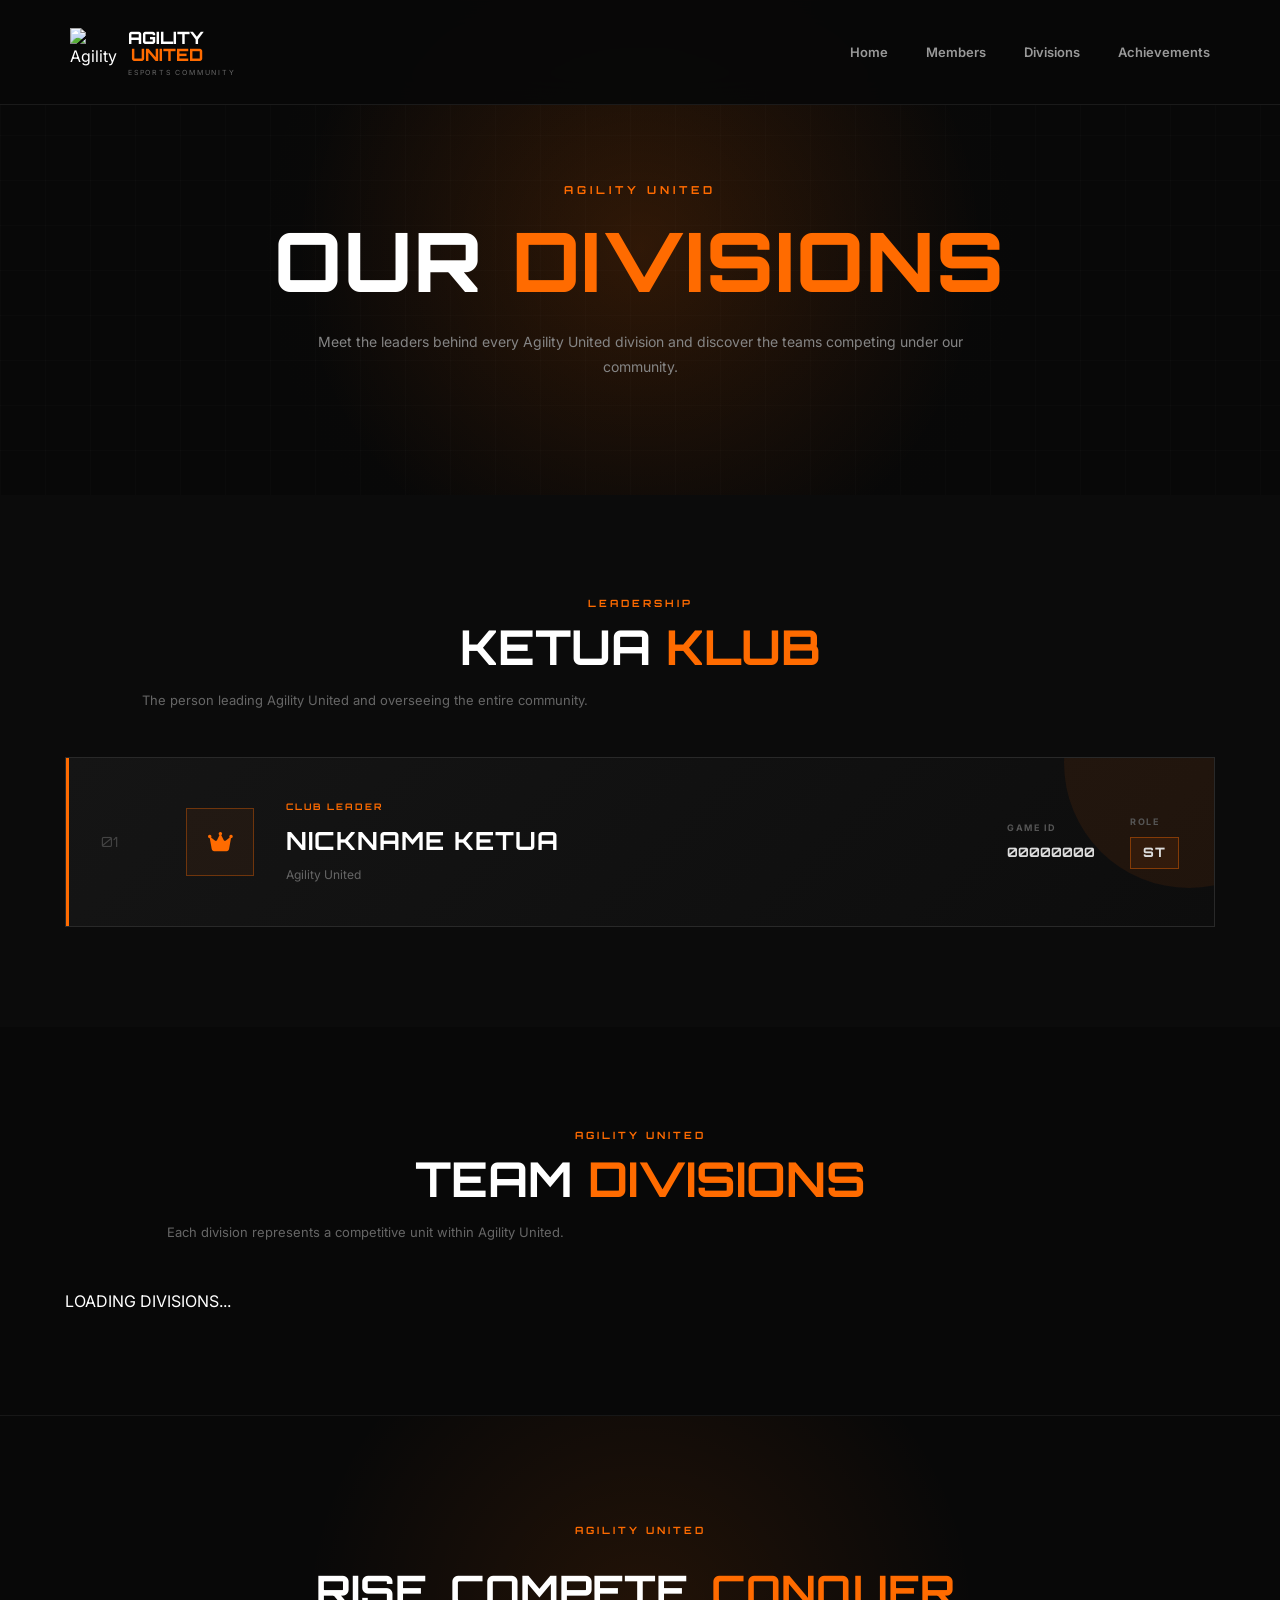
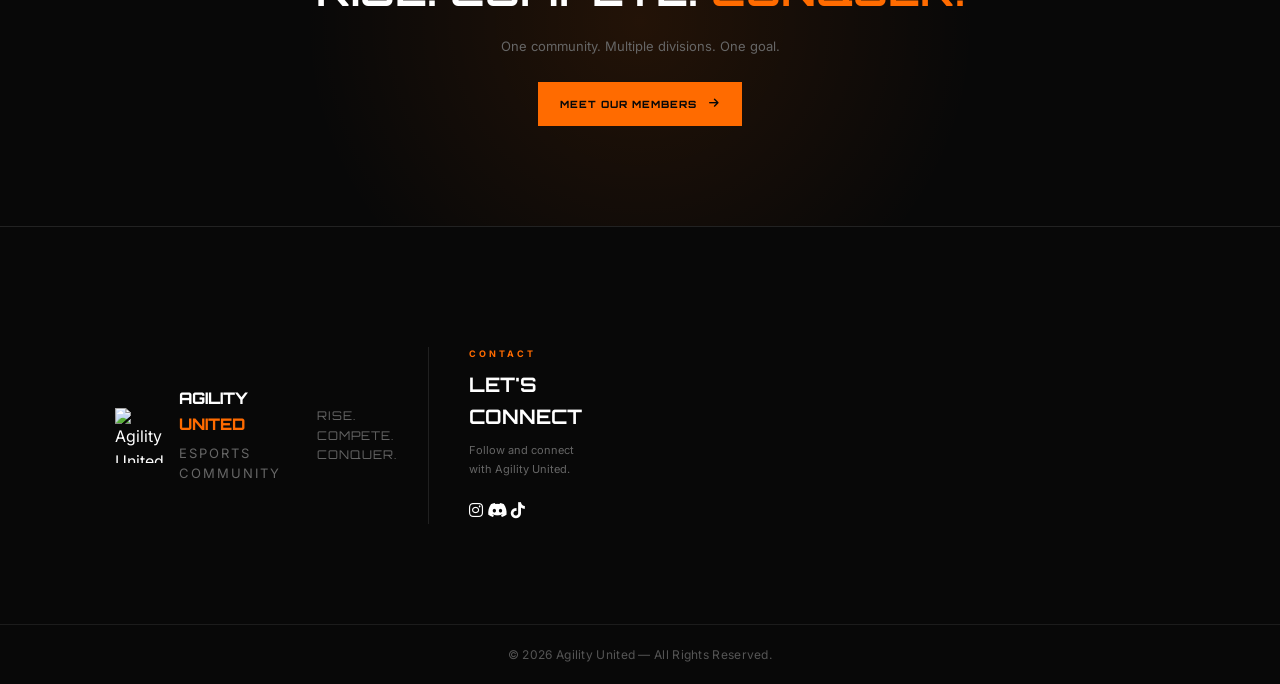
==== commit a6d5dd6c: "Update divisions.html" ====
--- a/divisions.html
+++ b/divisions.html
@@ -13,7 +13,7 @@
         href="https://cdnjs.cloudflare.com/ajax/libs/font-awesome/6.5.2/css/all.min.css"
     >
 
-    <!-- CSS -->
+    <!-- Main CSS -->
     <link rel="stylesheet" href="style.css">
 </head>
 
@@ -27,7 +27,6 @@
 
         <div class="nav-container">
 
-            <!-- LOGO -->
             <a href="index.html" class="logo">
 
                 <img
@@ -50,7 +49,6 @@
             </a>
 
 
-            <!-- NAVIGATION -->
             <nav class="nav-menu">
 
                 <a href="index.html" class="nav-link">
@@ -72,7 +70,6 @@
             </nav>
 
 
-            <!-- MOBILE MENU -->
             <button
                 class="menu-toggle"
                 aria-label="Open navigation"
@@ -85,7 +82,6 @@
     </header>
 
 
-
     <!-- =================================
          MAIN
     ================================== -->
@@ -93,7 +89,7 @@
     <main>
 
         <!-- =================================
-             DIVISION HERO
+             HERO
         ================================== -->
 
         <section class="division-hero">
@@ -121,7 +117,6 @@
         </section>
 
 
-
         <!-- =================================
              CLUB LEADER
         ================================== -->
@@ -148,8 +143,6 @@
                 </div>
 
 
-                <!-- CLUB LEADER CARD -->
-
                 <div class="club-leader-card">
 
                     <div class="leader-number">
@@ -158,9 +151,7 @@
 
 
                     <div class="leader-icon">
-
                         <i class="fa-solid fa-crown"></i>
-
                     </div>
 
 
@@ -170,6 +161,7 @@
                             CLUB LEADER
                         </span>
 
+                        <!-- GANTI NAMA KETUA KLUB DI SINI -->
                         <h3>
                             NICKNAME KETUA
                         </h3>
@@ -189,6 +181,7 @@
                                 GAME ID
                             </span>
 
+                            <!-- GANTI ID -->
                             <strong>
                                 00000000
                             </strong>
@@ -217,34 +210,55 @@
         </section>
 
 
-
-<section class="teams-section">
-
-    <div class="division-container">
-
-        <div class="section-heading">
-
-            <span>
-                AGILITY UNITED
-            </span>
-
-            <h2>
-                TEAM <strong>DIVISIONS</strong>
-            </h2>
-
-            <p>
-                Each division represents a competitive
-                unit within Agility United.
-            </p>
-
-        </div>
-
-        <!-- DIVISIONS AKAN DIISI OTOMATIS OLEH JAVASCRIPT -->
-        <div id="divisions-container"></div>
-
-    </div>
-
-</section>
+        <!-- =================================
+             TEAM DIVISIONS
+        ================================== -->
+
+        <section class="teams-section">
+
+            <div class="division-container">
+
+                <div class="section-heading">
+
+                    <span>
+                        AGILITY UNITED
+                    </span>
+
+                    <h2>
+                        TEAM <strong>DIVISIONS</strong>
+                    </h2>
+
+                    <p>
+                        Each division represents a competitive
+                        unit within Agility United.
+                    </p>
+
+                </div>
+
+
+                <!--
+                    DIVISION CARDS AKAN
+                    DIBUAT OTOMATIS OLEH division.js
+                -->
+
+                <div id="divisions-container">
+
+                    <div class="division-loading">
+
+                        <div class="loading-spinner"></div>
+
+                        <span>
+                            LOADING DIVISIONS...
+                        </span>
+
+                    </div>
+
+                </div>
+
+            </div>
+
+        </section>
+
 
         <!-- =================================
              CTA
@@ -267,9 +281,14 @@
                     One goal.
                 </p>
 
-                <a href="members.html" class="division-cta-button">
+                <a
+                    href="members.html"
+                    class="division-cta-button"
+                >
                     MEET OUR MEMBERS
+
                     <i class="fa-solid fa-arrow-right"></i>
+
                 </a>
 
             </div>
@@ -277,7 +296,6 @@
         </section>
 
     </main>
-
 
 
     <!-- =================================
@@ -290,7 +308,6 @@
 
             <div class="footer-content">
 
-                <!-- BRAND -->
 
                 <div class="footer-brand">
 
@@ -314,8 +331,6 @@
                 </div>
 
 
-                <!-- TAGLINE -->
-
                 <div class="footer-tagline">
 
                     <p>
@@ -324,8 +339,6 @@
 
                 </div>
 
-
-                <!-- CONTACT -->
 
                 <div class="footer-contact">
 
@@ -391,13 +404,18 @@
     </footer>
 
 
-
     <!-- =================================
-         SCRIPT
+         MAIN SCRIPT
     ================================== -->
 
     <script src="script.js"></script>
 
+    <!-- =================================
+         DIVISION SCRIPT
+    ================================== -->
+
+    <script src="division.js"></script>
+
 </body>
 
 </html>
--- a/style.css
+++ b/style.css
@@ -4713,3 +4713,29 @@
         gap: 15px;
     }
 }
+.division-members {
+    max-height: 0;
+    overflow: hidden;
+    opacity: 0;
+    transition:
+        max-height 0.4s ease,
+        opacity 0.3s ease,
+        padding 0.3s ease;
+
+    padding: 0 32px;
+}
+
+
+.division-card.expanded .division-members {
+
+    max-height: 1000px;
+
+    opacity: 1;
+
+    padding:
+        25px 32px 32px;
+
+    border-top:
+        1px solid #252525;
+
+}
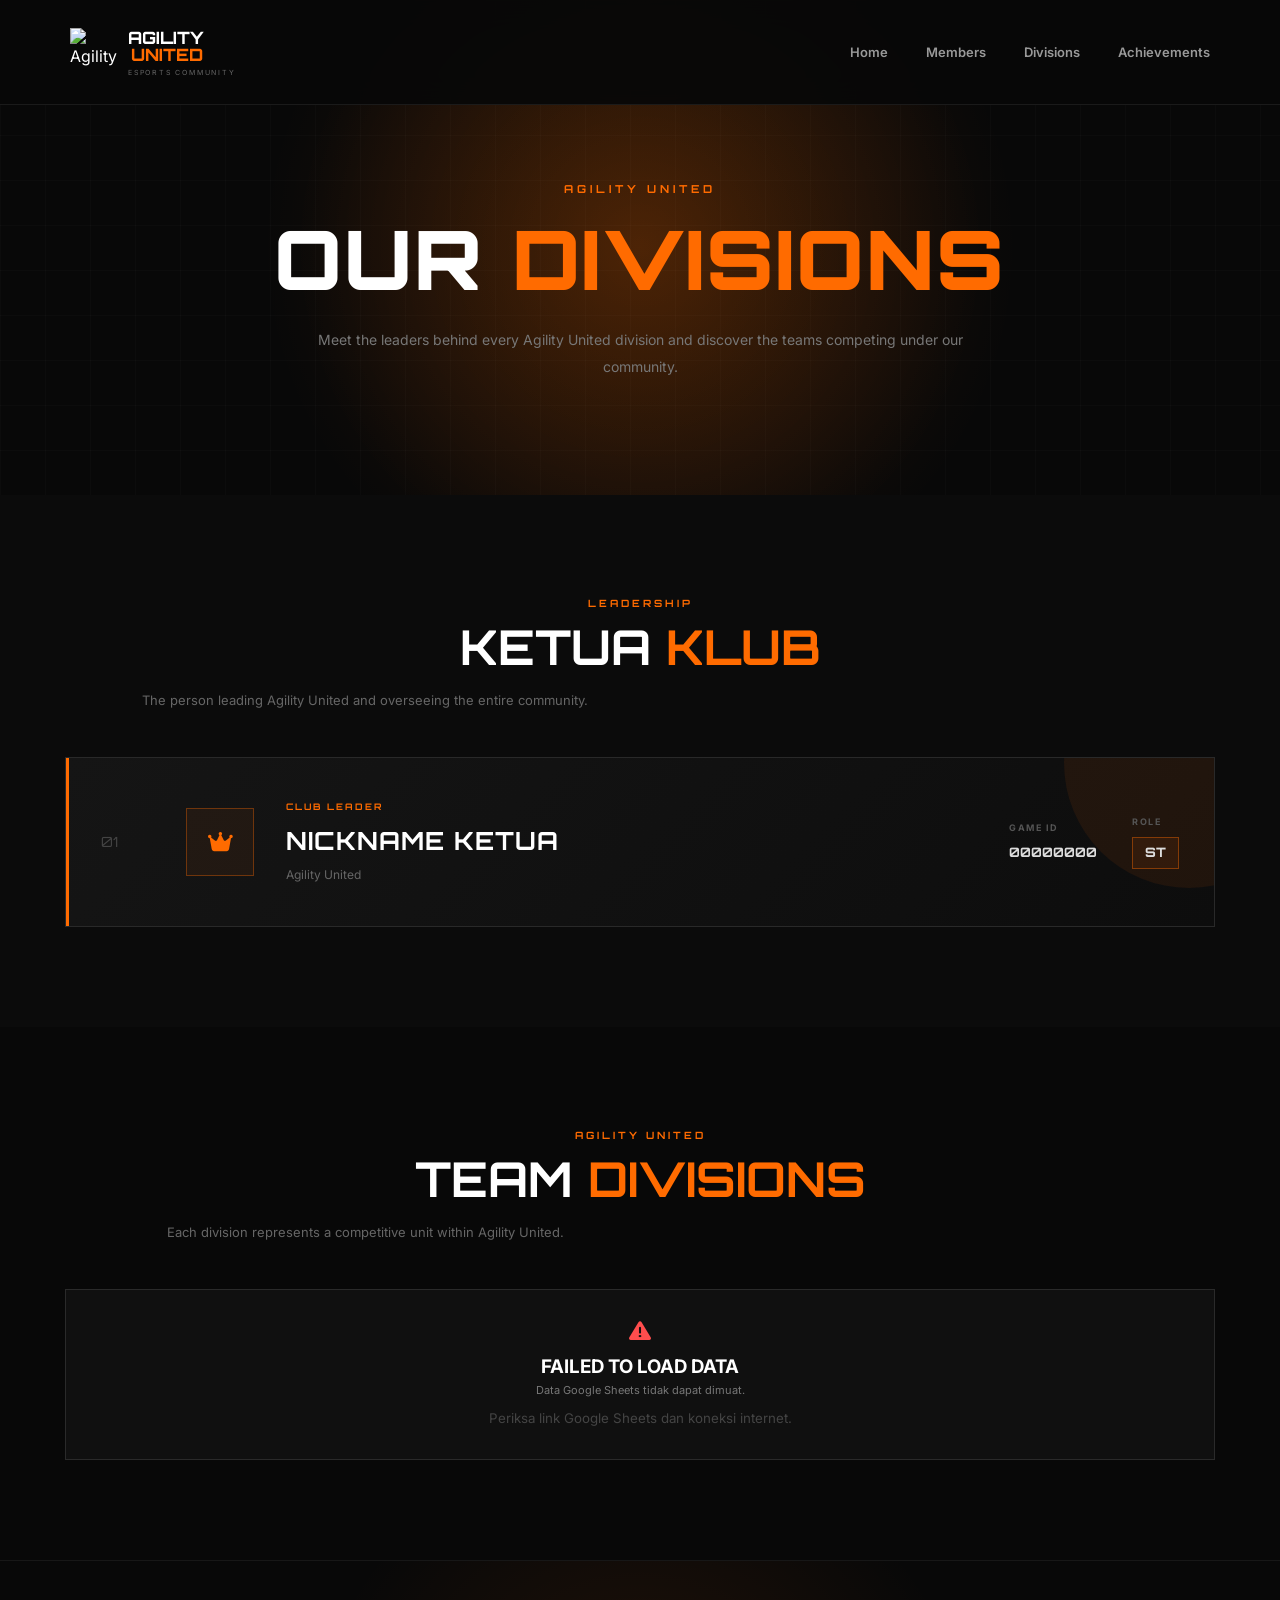
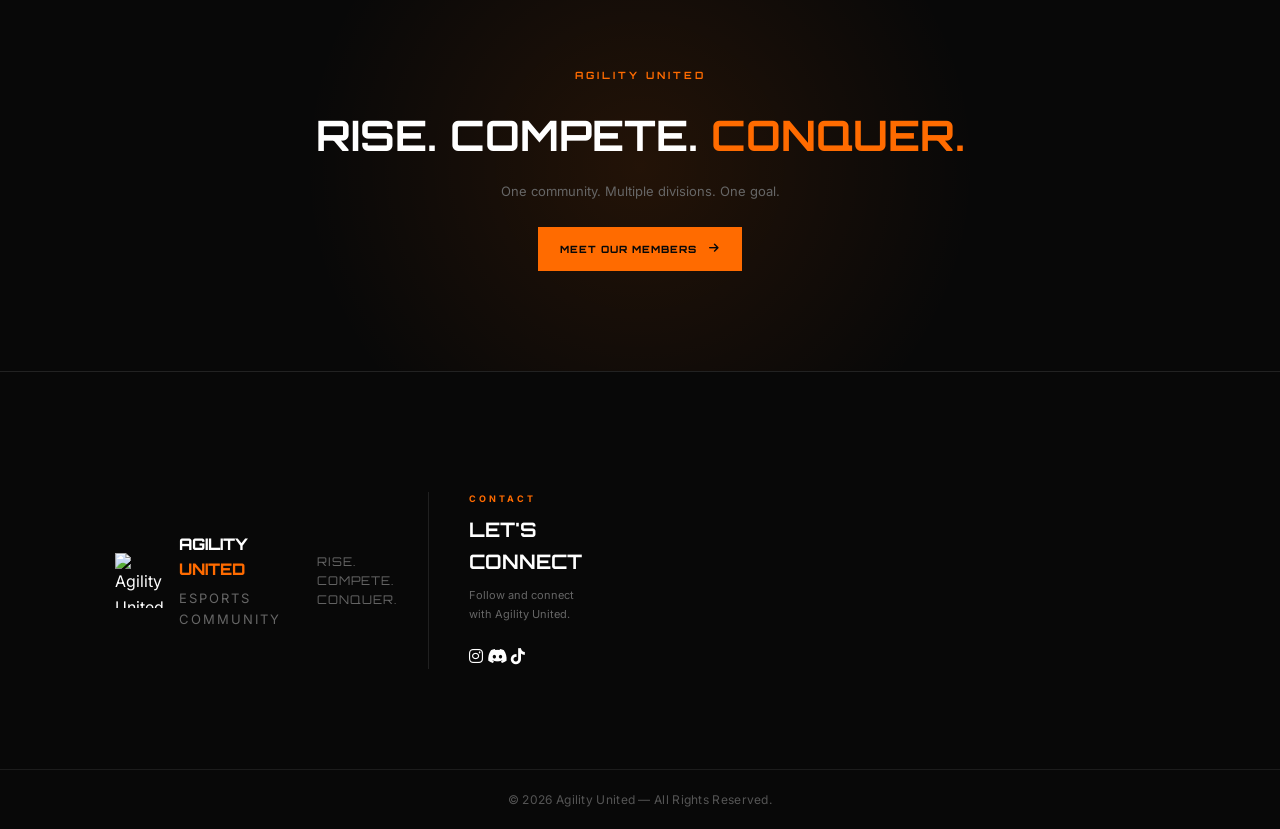
==== commit 13406e69: "Update divisions.html" ====
--- a/divisions.html
+++ b/divisions.html
@@ -2,23 +2,52 @@
 <html lang="en">
 
 <head>
+
     <meta charset="UTF-8">
-    <meta name="viewport" content="width=device-width, initial-scale=1.0">
+
+    <meta
+        name="viewport"
+        content="width=device-width, initial-scale=1.0"
+    >
 
     <title>Divisions | Agility United</title>
 
-    <!-- Font Awesome -->
+
+    <!-- =================================
+         FONT AWESOME
+    ================================== -->
+
     <link
         rel="stylesheet"
         href="https://cdnjs.cloudflare.com/ajax/libs/font-awesome/6.5.2/css/all.min.css"
     >
 
-    <!-- Main CSS -->
-    <link rel="stylesheet" href="style.css">
+
+    <!-- =================================
+         MAIN CSS
+    ================================== -->
+
+    <link
+        rel="stylesheet"
+        href="style.css"
+    >
+
+
+    <!-- =================================
+         DIVISION CSS
+    ================================== -->
+
+    <link
+        rel="stylesheet"
+        href="division.css"
+    >
+
 </head>
 
+
 <body>
 
+
     <!-- =================================
          NAVBAR
     ================================== -->
@@ -27,7 +56,10 @@
 
         <div class="nav-container">
 
-            <a href="index.html" class="logo">
+            <a
+                href="index.html"
+                class="logo"
+            >
 
                 <img
                     src="assets/logo.png"
@@ -36,9 +68,13 @@
 
                 <div class="logo-text">
 
-                    <span>AGILITY</span>
-
-                    <strong>UNITED</strong>
+                    <span>
+                        AGILITY
+                    </span>
+
+                    <strong>
+                        UNITED
+                    </strong>
 
                     <small>
                         ESPORTS COMMUNITY
@@ -51,19 +87,34 @@
 
             <nav class="nav-menu">
 
-                <a href="index.html" class="nav-link">
+                <a
+                    href="index.html"
+                    class="nav-link"
+                >
                     Home
                 </a>
 
-                <a href="members.html" class="nav-link">
+
+                <a
+                    href="members.html"
+                    class="nav-link"
+                >
                     Members
                 </a>
 
-                <a href="divisions.html" class="nav-link active">
+
+                <a
+                    href="divisions.html"
+                    class="nav-link active"
+                >
                     Divisions
                 </a>
 
-                <a href="achievements.html" class="nav-link">
+
+                <a
+                    href="achievements.html"
+                    class="nav-link"
+                >
                     Achievements
                 </a>
 
@@ -74,7 +125,9 @@
                 class="menu-toggle"
                 aria-label="Open navigation"
             >
+
                 <i class="fa-solid fa-bars"></i>
+
             </button>
 
         </div>
@@ -82,11 +135,13 @@
     </header>
 
 
+
     <!-- =================================
          MAIN
     ================================== -->
 
     <main>
+
 
         <!-- =================================
              HERO
@@ -96,25 +151,30 @@
 
             <div class="division-hero-overlay"></div>
 
+
             <div class="division-hero-content">
 
                 <span class="division-eyebrow">
                     AGILITY UNITED
                 </span>
 
+
                 <h1>
-                    OUR <span>DIVISIONS</span>
+                    OUR
+                    <span>DIVISIONS</span>
                 </h1>
 
+
                 <p>
-                    Meet the leaders behind every Agility United
-                    division and discover the teams competing
-                    under our community.
+                    Meet the leaders behind every
+                    Agility United division and discover
+                    the teams competing under our community.
                 </p>
 
             </div>
 
         </section>
+
 
 
         <!-- =================================
@@ -125,15 +185,19 @@
 
             <div class="division-container">
 
+
                 <div class="section-heading">
 
                     <span>
                         LEADERSHIP
                     </span>
 
+
                     <h2>
-                        KETUA <strong>KLUB</strong>
+                        KETUA
+                        <strong>KLUB</strong>
                     </h2>
+
 
                     <p>
                         The person leading Agility United
@@ -143,15 +207,22 @@
                 </div>
 
 
+
                 <div class="club-leader-card">
 
                     <div class="leader-number">
-                        <span>01</span>
+
+                        <span>
+                            01
+                        </span>
+
                     </div>
 
 
                     <div class="leader-icon">
+
                         <i class="fa-solid fa-crown"></i>
+
                     </div>
 
 
@@ -161,11 +232,12 @@
                             CLUB LEADER
                         </span>
 
-                        <!-- GANTI NAMA KETUA KLUB DI SINI -->
+
                         <h3>
                             NICKNAME KETUA
                         </h3>
 
+
                         <p>
                             Agility United
                         </p>
@@ -175,13 +247,13 @@
 
                     <div class="leader-info">
 
+
                         <div class="leader-info-item">
 
                             <span>
                                 GAME ID
                             </span>
 
-                            <!-- GANTI ID -->
                             <strong>
                                 00000000
                             </strong>
@@ -195,7 +267,7 @@
                                 ROLE
                             </span>
 
-                            <strong class="role-badge">
+                            <strong class="leader-role-badge">
                                 ST
                             </strong>
 
@@ -208,6 +280,7 @@
             </div>
 
         </section>
+
 
 
         <!-- =================================
@@ -218,15 +291,19 @@
 
             <div class="division-container">
 
+
                 <div class="section-heading">
 
                     <span>
                         AGILITY UNITED
                     </span>
 
+
                     <h2>
-                        TEAM <strong>DIVISIONS</strong>
+                        TEAM
+                        <strong>DIVISIONS</strong>
                     </h2>
+
 
                     <p>
                         Each division represents a competitive
@@ -236,10 +313,9 @@
                 </div>
 
 
-                <!--
-                    DIVISION CARDS AKAN
-                    DIBUAT OTOMATIS OLEH division.js
-                -->
+                <!-- =================================
+                     DIVISION DATA
+                ================================== -->
 
                 <div id="divisions-container">
 
@@ -260,6 +336,7 @@
         </section>
 
 
+
         <!-- =================================
              CTA
         ================================== -->
@@ -272,19 +349,24 @@
                     AGILITY UNITED
                 </span>
 
+
                 <h2>
-                    RISE. COMPETE. <strong>CONQUER.</strong>
+                    RISE. COMPETE.
+                    <strong>CONQUER.</strong>
                 </h2>
+
 
                 <p>
                     One community. Multiple divisions.
                     One goal.
                 </p>
 
+
                 <a
                     href="members.html"
                     class="division-cta-button"
                 >
+
                     MEET OUR MEMBERS
 
                     <i class="fa-solid fa-arrow-right"></i>
@@ -296,6 +378,7 @@
         </section>
 
     </main>
+
 
 
     <!-- =================================
@@ -316,11 +399,14 @@
                         alt="Agility United Logo"
                     >
 
+
                     <div class="footer-brand-text">
 
                         <h3>
-                            AGILITY <span>UNITED</span>
+                            AGILITY
+                            <span>UNITED</span>
                         </h3>
+
 
                         <p>
                             ESPORTS COMMUNITY
@@ -331,6 +417,7 @@
                 </div>
 
 
+
                 <div class="footer-tagline">
 
                     <p>
@@ -340,15 +427,18 @@
                 </div>
 
 
+
                 <div class="footer-contact">
 
                     <span class="footer-label">
                         CONTACT
                     </span>
 
+
                     <h3>
                         LET'S CONNECT
                     </h3>
+
 
                     <p>
                         Follow and connect with
@@ -363,7 +453,9 @@
                             aria-label="Instagram"
                             target="_blank"
                         >
+
                             <i class="fa-brands fa-instagram"></i>
+
                         </a>
 
 
@@ -372,7 +464,9 @@
                             aria-label="Discord"
                             target="_blank"
                         >
+
                             <i class="fa-brands fa-discord"></i>
+
                         </a>
 
 
@@ -381,7 +475,9 @@
                             aria-label="TikTok"
                             target="_blank"
                         >
+
                             <i class="fa-brands fa-tiktok"></i>
+
                         </a>
 
                     </div>
@@ -404,18 +500,21 @@
     </footer>
 
 
+
     <!-- =================================
          MAIN SCRIPT
     ================================== -->
 
     <script src="script.js"></script>
 
+
     <!-- =================================
          DIVISION SCRIPT
     ================================== -->
 
     <script src="division.js"></script>
 
+
 </body>
 
 </html>
--- a/style.css
+++ b/style.css
@@ -4739,3 +4739,694 @@
         1px solid #252525;
 
 }
+/* =====================================================
+   DIVISION DATA SYSTEM
+===================================================== */
+
+
+/* =====================================
+   DIVISION HEADER
+===================================== */
+
+.division-header {
+    width: 100%;
+    border: none;
+    color: inherit;
+    text-align: left;
+    cursor: pointer;
+    font-family: inherit;
+}
+
+
+.division-header-left {
+    display: flex;
+    align-items: center;
+    gap: 18px;
+}
+
+
+.division-logo {
+    width: 55px;
+    height: 55px;
+
+    display: flex;
+    align-items: center;
+    justify-content: center;
+
+    flex-shrink: 0;
+
+    background: #181818;
+
+    border: 1px solid #292929;
+
+    overflow: hidden;
+}
+
+
+.division-logo img {
+    width: 100%;
+    height: 100%;
+
+    object-fit: contain;
+
+    padding: 7px;
+}
+
+
+.division-logo i {
+    color: var(--orange);
+    font-size: 18px;
+}
+
+
+/* =====================================
+   HEADER RIGHT
+===================================== */
+
+.division-header-right {
+    display: flex;
+    align-items: center;
+    gap: 15px;
+}
+
+
+.member-count {
+    color: #555;
+
+    font-family: "Orbitron", sans-serif;
+
+    font-size: 8px;
+
+    font-weight: 700;
+
+    letter-spacing: 1px;
+}
+
+
+.division-icon {
+    transition:
+        transform 0.3s ease,
+        color 0.3s ease,
+        border-color 0.3s ease;
+}
+
+
+.division-card.expanded
+.division-icon {
+    transform: rotate(180deg);
+
+    color: var(--orange);
+
+    border-color:
+        rgba(255,107,0,0.4);
+}
+
+
+/* =====================================
+   DIVISION LEADER
+===================================== */
+
+.division-leader {
+    border-bottom:
+        1px solid #202020;
+}
+
+
+/* =====================================
+   MEMBERS SECTION
+===================================== */
+
+.division-members {
+
+    max-height: 0;
+
+    overflow: hidden;
+
+    opacity: 0;
+
+    transition:
+        max-height 0.45s ease,
+        opacity 0.3s ease;
+
+    background: #0c0c0c;
+
+}
+
+
+.division-card.expanded
+.division-members {
+
+    max-height: 2000px;
+
+    opacity: 1;
+
+}
+
+
+.members-title {
+
+    display: flex;
+
+    align-items: center;
+
+    justify-content: space-between;
+
+    padding: 20px 30px;
+
+    color: #777;
+
+    font-family:
+        "Orbitron",
+        sans-serif;
+
+    font-size: 9px;
+
+    font-weight: 700;
+
+    letter-spacing: 1.5px;
+
+    border-bottom:
+        1px solid #1e1e1e;
+
+}
+
+
+.members-title > div {
+
+    display: flex;
+
+    align-items: center;
+
+    gap: 8px;
+
+}
+
+
+.members-title i {
+
+    color: var(--orange);
+
+}
+
+
+.members-title > span {
+
+    min-width: 28px;
+
+    height: 24px;
+
+    display: flex;
+
+    align-items: center;
+
+    justify-content: center;
+
+    background:
+        rgba(255,107,0,0.08);
+
+    border:
+        1px solid
+        rgba(255,107,0,0.25);
+
+    color:
+        var(--orange);
+
+    font-size: 9px;
+
+}
+
+
+/* =====================================
+   MEMBER LIST
+===================================== */
+
+.members-list {
+
+    padding: 10px 30px 25px;
+
+}
+
+
+.member-row {
+
+    display: grid;
+
+    grid-template-columns:
+        30px
+        48px
+        1fr
+        auto;
+
+    align-items: center;
+
+    gap: 15px;
+
+    padding: 15px 0;
+
+    border-bottom:
+        1px solid #1b1b1b;
+
+}
+
+
+.member-row:last-child {
+
+    border-bottom: none;
+
+}
+
+
+.member-number {
+
+    color: #3f3f3f;
+
+    font-family:
+        "Orbitron",
+        sans-serif;
+
+    font-size: 9px;
+
+    font-weight: 700;
+
+}
+
+
+.member-avatar {
+
+    width: 48px;
+
+    height: 48px;
+
+    display: flex;
+
+    align-items: center;
+
+    justify-content: center;
+
+    background: #151515;
+
+    border:
+        1px solid #292929;
+
+    color: #555;
+
+    font-size: 16px;
+
+}
+
+
+.member-data {
+
+    min-width: 0;
+
+}
+
+
+.member-data strong {
+
+    display: flex;
+
+    align-items: center;
+
+    flex-wrap: wrap;
+
+    gap: 8px;
+
+    margin-bottom: 3px;
+
+    color: #ddd;
+
+    font-family:
+        "Orbitron",
+        sans-serif;
+
+    font-size: 12px;
+
+}
+
+
+.member-data span {
+
+    color: #555;
+
+    font-size: 9px;
+
+}
+
+
+.member-role {
+
+    min-width: 42px;
+
+    height: 30px;
+
+    padding: 0 10px;
+
+    display: flex;
+
+    align-items: center;
+
+    justify-content: center;
+
+    border:
+        1px solid
+        rgba(255,107,0,0.3);
+
+    background:
+        rgba(255,107,0,0.06);
+
+    color: var(--orange);
+
+    font-family:
+        "Orbitron",
+        sans-serif;
+
+    font-size: 9px;
+
+    font-weight: 800;
+
+}
+
+
+/* =====================================
+   LEADER TAG
+===================================== */
+
+.leader-tag {
+
+    display: inline-flex;
+
+    align-items: center;
+
+    padding: 3px 7px;
+
+    background:
+        rgba(255,107,0,0.08);
+
+    border:
+        1px solid
+        rgba(255,107,0,0.3);
+
+    color:
+        var(--orange) !important;
+
+    font-family:
+        "Orbitron",
+        sans-serif;
+
+    font-size: 7px !important;
+
+    font-weight: 800;
+
+    letter-spacing: 1px;
+
+}
+
+
+.member-is-leader {
+
+    background:
+        linear-gradient(
+            90deg,
+            rgba(255,107,0,0.035),
+            transparent
+        );
+
+}
+
+
+/* =====================================
+   LOADING
+===================================== */
+
+.division-loading {
+
+    min-height: 180px;
+
+    display: flex;
+
+    flex-direction: column;
+
+    align-items: center;
+
+    justify-content: center;
+
+    gap: 15px;
+
+    border:
+        1px solid #222;
+
+    background: #101010;
+
+    color: #555;
+
+    font-family:
+        "Orbitron",
+        sans-serif;
+
+    font-size: 9px;
+
+    letter-spacing: 2px;
+
+}
+
+
+.loading-spinner {
+
+    width: 30px;
+
+    height: 30px;
+
+    border:
+        2px solid #252525;
+
+    border-top-color:
+        var(--orange);
+
+    border-radius: 50%;
+
+    animation:
+        divisionSpin
+        0.8s linear infinite;
+
+}
+
+
+@keyframes divisionSpin {
+
+    from {
+        transform: rotate(0deg);
+    }
+
+    to {
+        transform: rotate(360deg);
+    }
+
+}
+
+
+/* =====================================
+   ERROR / MESSAGE
+===================================== */
+
+.division-message {
+
+    min-height: 220px;
+
+    padding: 40px;
+
+    display: flex;
+
+    flex-direction: column;
+
+    align-items: center;
+
+    justify-content: center;
+
+    text-align: center;
+
+    border:
+        1px solid #242424;
+
+    background: #101010;
+
+}
+
+
+.division-message i {
+
+    margin-bottom: 15px;
+
+    color: var(--orange);
+
+    font-size: 25px;
+
+}
+
+
+.division-message h3 {
+
+    margin-bottom: 8px;
+
+    font-family:
+        "Orbitron",
+        sans-serif;
+
+    font-size: 15px;
+
+}
+
+
+.division-message p {
+
+    color: #666;
+
+    font-size: 12px;
+
+}
+
+
+.division-message small {
+
+    margin-top: 10px;
+
+    color: #444;
+
+    font-size: 10px;
+
+}
+
+
+/* =====================================
+   HOVER
+===================================== */
+
+.division-card
+.division-header:hover
+.division-icon {
+
+    color: var(--orange);
+
+    border-color:
+        rgba(255,107,0,0.35);
+
+}
+
+
+/* =====================================
+   MOBILE
+===================================== */
+
+@media (max-width: 600px) {
+
+    .division-header {
+
+        padding: 20px;
+
+    }
+
+
+    .division-header-left {
+
+        gap: 12px;
+
+    }
+
+
+    .division-logo {
+
+        width: 45px;
+
+        height: 45px;
+
+    }
+
+
+    .division-header h3 {
+
+        font-size: 14px;
+
+    }
+
+
+    .member-count {
+
+        display: none;
+
+    }
+
+
+    .division-leader {
+
+        padding: 20px;
+
+    }
+
+
+    .members-title {
+
+        padding:
+            17px 20px;
+
+    }
+
+
+    .members-list {
+
+        padding:
+            8px 20px 20px;
+
+    }
+
+
+    .member-row {
+
+        grid-template-columns:
+            25px
+            42px
+            1fr
+            auto;
+
+        gap: 10px;
+
+    }
+
+
+    .member-avatar {
+
+        width: 42px;
+
+        height: 42px;
+
+        font-size: 14px;
+
+    }
+
+
+    .member-data strong {
+
+        font-size: 10px;
+
+    }
+
+
+    .member-data span {
+
+        font-size: 8px;
+
+    }
+
+
+    .member-role {
+
+        min-width: 35px;
+
+        height: 27px;
+
+        padding: 0 7px;
+
+        font-size: 8px;
+
+    }
+
+}
--- a/division.css
+++ b/division.css
@@ -0,0 +1,1835 @@
+/* =====================================================
+   AGILITY UNITED
+   DIVISION PAGE
+===================================================== */
+
+
+/* =====================================================
+   CONTAINER
+===================================================== */
+
+.division-container {
+
+    width: min(
+        1150px,
+        calc(100% - 50px)
+    );
+
+    margin: auto;
+
+}
+
+
+/* =====================================================
+   HERO
+===================================================== */
+
+.division-hero {
+
+    min-height: 55vh;
+
+    position: relative;
+
+    display: flex;
+
+    align-items: center;
+
+    justify-content: center;
+
+    text-align: center;
+
+    padding: 150px 25px 90px;
+
+    overflow: hidden;
+
+    background:
+
+        radial-gradient(
+            circle at center,
+            rgba(255,107,0,0.16),
+            transparent 50%
+        ),
+
+        #080808;
+
+}
+
+
+.division-hero::before {
+
+    content: "";
+
+    position: absolute;
+
+    inset: 0;
+
+    background-image:
+
+        linear-gradient(
+            rgba(255,255,255,0.035) 1px,
+            transparent 1px
+        ),
+
+        linear-gradient(
+            90deg,
+            rgba(255,255,255,0.035) 1px,
+            transparent 1px
+        );
+
+    background-size: 45px 45px;
+
+    opacity: 0.55;
+
+    pointer-events: none;
+
+}
+
+
+.division-hero-overlay {
+
+    position: absolute;
+
+    inset: 0;
+
+    background:
+
+        radial-gradient(
+            circle at center,
+            rgba(255,107,0,0.14),
+            transparent 55%
+        );
+
+}
+
+
+.division-hero-content {
+
+    position: relative;
+
+    z-index: 2;
+
+    max-width: 800px;
+
+}
+
+
+.division-eyebrow {
+
+    display: inline-block;
+
+    margin-bottom: 18px;
+
+    color: var(--orange);
+
+    font-family: "Orbitron", sans-serif;
+
+    font-size: 11px;
+
+    font-weight: 700;
+
+    letter-spacing: 4px;
+
+}
+
+
+.division-hero h1 {
+
+    margin: 0;
+
+    font-family: "Orbitron", sans-serif;
+
+    font-size: clamp(
+        42px,
+        7vw,
+        82px
+    );
+
+    line-height: 1.05;
+
+    font-weight: 900;
+
+    letter-spacing: 2px;
+
+}
+
+
+.division-hero h1 span {
+
+    color: var(--orange);
+
+}
+
+
+.division-hero p {
+
+    max-width: 650px;
+
+    margin: 25px auto 0;
+
+    color: #777;
+
+    font-size: 14px;
+
+    line-height: 1.9;
+
+}
+
+
+/* =====================================================
+   SECTION
+===================================================== */
+
+.club-leader-section,
+.teams-section {
+
+    padding: 100px 0;
+
+}
+
+
+.club-leader-section {
+
+    background: #0b0b0b;
+
+}
+
+
+.teams-section {
+
+    background: #080808;
+
+}
+
+
+/* =====================================================
+   SECTION HEADING
+===================================================== */
+
+.section-heading {
+
+    margin-bottom: 45px;
+
+}
+
+
+.section-heading > span {
+
+    display: block;
+
+    margin-bottom: 10px;
+
+    color: var(--orange);
+
+    font-family: "Orbitron", sans-serif;
+
+    font-size: 10px;
+
+    font-weight: 700;
+
+    letter-spacing: 3px;
+
+}
+
+
+.section-heading h2 {
+
+    margin: 0;
+
+    font-family: "Orbitron", sans-serif;
+
+    font-size: clamp(
+        30px,
+        4vw,
+        48px
+    );
+
+    line-height: 1.1;
+
+}
+
+
+.section-heading h2 strong {
+
+    color: var(--orange);
+
+}
+
+
+.section-heading p {
+
+    max-width: 600px;
+
+    margin-top: 15px;
+
+    color: #666;
+
+    font-size: 13px;
+
+    line-height: 1.8;
+
+}
+
+
+/* =====================================================
+   CLUB LEADER
+===================================================== */
+
+.club-leader-card {
+
+    position: relative;
+
+    display: grid;
+
+    grid-template-columns:
+        60px
+        75px
+        1fr
+        auto;
+
+    align-items: center;
+
+    gap: 25px;
+
+    min-height: 170px;
+
+    padding: 30px 35px;
+
+    background:
+        linear-gradient(
+            135deg,
+            #151515,
+            #0d0d0d
+        );
+
+    border: 1px solid #292929;
+
+    overflow: hidden;
+
+    transition:
+        transform 0.3s ease,
+        border-color 0.3s ease,
+        box-shadow 0.3s ease;
+
+}
+
+
+.club-leader-card::before {
+
+    content: "";
+
+    position: absolute;
+
+    top: 0;
+    bottom: 0;
+    left: 0;
+
+    width: 3px;
+
+    background: var(--orange);
+
+}
+
+
+.club-leader-card::after {
+
+    content: "";
+
+    position: absolute;
+
+    width: 250px;
+    height: 250px;
+
+    right: -100px;
+    top: -120px;
+
+    border-radius: 50%;
+
+    background: rgba(255,107,0,0.08);
+
+}
+
+
+.club-leader-card:hover {
+
+    transform: translateY(-5px);
+
+    border-color:
+        rgba(255,107,0,0.45);
+
+    box-shadow:
+        0 15px 40px rgba(0,0,0,0.35),
+        0 0 35px rgba(255,107,0,0.06);
+
+}
+
+
+.leader-number {
+
+    color: #444;
+
+    font-family: "Orbitron", sans-serif;
+
+    font-size: 14px;
+
+}
+
+
+.leader-icon {
+
+    width: 68px;
+    height: 68px;
+
+    display: flex;
+
+    align-items: center;
+
+    justify-content: center;
+
+    background:
+        rgba(255,107,0,0.06);
+
+    border:
+        1px solid
+        rgba(255,107,0,0.35);
+
+    color: var(--orange);
+
+    font-size: 22px;
+
+}
+
+
+.leader-main {
+
+    position: relative;
+
+    z-index: 2;
+
+}
+
+
+.leader-label {
+
+    display: block;
+
+    margin-bottom: 7px;
+
+    color: var(--orange);
+
+    font-family: "Orbitron", sans-serif;
+
+    font-size: 9px;
+
+    font-weight: 700;
+
+    letter-spacing: 2px;
+
+}
+
+
+.leader-main h3 {
+
+    margin: 0;
+
+    font-family: "Orbitron", sans-serif;
+
+    font-size: 25px;
+
+    letter-spacing: 1px;
+
+}
+
+
+.leader-main p {
+
+    margin-top: 4px;
+
+    color: #666;
+
+    font-size: 12px;
+
+}
+
+
+.leader-info {
+
+    position: relative;
+
+    z-index: 2;
+
+    display: flex;
+
+    align-items: center;
+
+    gap: 35px;
+
+}
+
+
+.leader-info-item {
+
+    display: flex;
+
+    flex-direction: column;
+
+    gap: 7px;
+
+}
+
+
+.leader-info-item span {
+
+    color: #555;
+
+    font-size: 9px;
+
+    font-weight: 700;
+
+    letter-spacing: 1.5px;
+
+}
+
+
+.leader-info-item strong {
+
+    color: #ddd;
+
+    font-family: "Orbitron", sans-serif;
+
+    font-size: 13px;
+
+}
+
+
+.leader-role-badge {
+
+    display: inline-flex;
+
+    align-items: center;
+
+    justify-content: center;
+
+    min-width: 44px;
+
+    height: 32px;
+
+    padding: 0 12px;
+
+    background:
+        rgba(255,107,0,0.08);
+
+    border:
+        1px solid
+        rgba(255,107,0,0.4);
+
+    color: var(--orange);
+
+    font-family: "Orbitron", sans-serif;
+
+    font-size: 10px;
+
+    font-weight: 800;
+
+}
+
+
+/* =====================================================
+   DIVISION LIST
+===================================================== */
+
+.division-list {
+
+    display: flex;
+
+    flex-direction: column;
+
+    gap: 20px;
+
+}
+
+
+/* =====================================================
+   DIVISION CARD
+===================================================== */
+
+.division-card {
+
+    position: relative;
+
+    background: #101010;
+
+    border: 1px solid #242424;
+
+    overflow: hidden;
+
+    transition:
+        transform 0.3s ease,
+        border-color 0.3s ease,
+        box-shadow 0.3s ease;
+
+}
+
+
+.division-card:hover {
+
+    border-color:
+        rgba(255,107,0,0.30);
+
+    box-shadow:
+        0 15px 40px
+        rgba(0,0,0,0.30);
+
+}
+
+
+.division-card.open {
+
+    border-color:
+        rgba(255,107,0,0.45);
+
+}
+
+
+/* =====================================================
+   DIVISION CLICK HEADER
+===================================================== */
+
+.division-header {
+
+    width: 100%;
+
+    display: flex;
+
+    align-items: center;
+
+    justify-content: space-between;
+
+    gap: 20px;
+
+    padding: 25px 30px;
+
+    background:
+        linear-gradient(
+            90deg,
+            rgba(255,107,0,0.07),
+            transparent 60%
+        );
+
+    border: none;
+
+    border-bottom: 1px solid #202020;
+
+    color: white;
+
+    text-align: left;
+
+    cursor: pointer;
+
+    font-family: inherit;
+
+}
+
+
+.division-header-left {
+
+    display: flex;
+
+    align-items: center;
+
+    gap: 20px;
+
+    min-width: 0;
+
+}
+
+
+.division-logo {
+
+    width: 64px;
+    height: 64px;
+
+    flex-shrink: 0;
+
+    display: flex;
+
+    align-items: center;
+
+    justify-content: center;
+
+    background: #0b0b0b;
+
+    border: 1px solid #2c2c2c;
+
+    overflow: hidden;
+
+}
+
+
+.division-logo img {
+
+    width: 100%;
+    height: 100%;
+
+    object-fit: contain;
+
+    padding: 7px;
+
+}
+
+
+.division-logo i {
+
+    color: #555;
+
+    font-size: 20px;
+
+}
+
+
+.division-info {
+
+    min-width: 0;
+
+}
+
+
+.division-number {
+
+    display: block;
+
+    margin-bottom: 7px;
+
+    color: var(--orange);
+
+    font-family: "Orbitron", sans-serif;
+
+    font-size: 9px;
+
+    font-weight: 700;
+
+    letter-spacing: 2px;
+
+}
+
+
+.division-name {
+
+    margin: 0;
+
+    color: white;
+
+    font-family: "Orbitron", sans-serif;
+
+    font-size: 20px;
+
+    line-height: 1.25;
+
+    letter-spacing: 0.5px;
+
+}
+
+
+.division-description {
+
+    margin-top: 6px;
+
+    color: #555;
+
+    font-size: 11px;
+
+}
+
+
+/* =====================================================
+   DIVISION HEADER RIGHT
+===================================================== */
+
+.division-header-right {
+
+    display: flex;
+
+    align-items: center;
+
+    gap: 15px;
+
+    flex-shrink: 0;
+
+}
+
+
+.division-member-count {
+
+    display: inline-flex;
+
+    align-items: center;
+
+    gap: 7px;
+
+    padding: 8px 12px;
+
+    background: #171717;
+
+    border: 1px solid #292929;
+
+    color: #777;
+
+    font-size: 9px;
+
+    font-weight: 700;
+
+    letter-spacing: 0.5px;
+
+}
+
+
+.division-member-count i {
+
+    color: var(--orange);
+
+}
+
+
+.division-arrow {
+
+    width: 38px;
+    height: 38px;
+
+    display: flex;
+
+    align-items: center;
+
+    justify-content: center;
+
+    background: #171717;
+
+    border: 1px solid #292929;
+
+    color: #555;
+
+    transition:
+        transform 0.3s ease,
+        color 0.3s ease,
+        border-color 0.3s ease;
+
+}
+
+
+.division-card:hover
+.division-arrow {
+
+    color: var(--orange);
+
+    border-color:
+        rgba(255,107,0,0.35);
+
+}
+
+
+.division-card.open
+.division-arrow {
+
+    transform: rotate(180deg);
+
+    color: var(--orange);
+
+    border-color:
+        rgba(255,107,0,0.35);
+
+}
+
+
+/* =====================================================
+   MEMBERS PANEL
+===================================================== */
+
+.division-members {
+
+    display: none;
+
+    padding: 0 30px 30px;
+
+    background: #0d0d0d;
+
+}
+
+
+.division-card.open
+.division-members {
+
+    display: block;
+
+    animation:
+        divisionOpen 0.3s ease;
+
+}
+
+
+@keyframes divisionOpen {
+
+    from {
+
+        opacity: 0;
+
+        transform: translateY(-8px);
+
+    }
+
+    to {
+
+        opacity: 1;
+
+        transform: translateY(0);
+
+    }
+
+}
+
+
+/* =====================================================
+   MEMBER PANEL TOP
+===================================================== */
+
+.members-panel-top {
+
+    display: flex;
+
+    align-items: center;
+
+    justify-content: space-between;
+
+    gap: 20px;
+
+    padding:
+        25px
+        0
+        20px;
+
+    border-bottom:
+        1px solid #202020;
+
+}
+
+
+.members-panel-title {
+
+    display: flex;
+
+    align-items: center;
+
+    gap: 10px;
+
+    color: #777;
+
+    font-family: "Orbitron", sans-serif;
+
+    font-size: 10px;
+
+    font-weight: 700;
+
+    letter-spacing: 1.5px;
+
+}
+
+
+.members-panel-title i {
+
+    color: var(--orange);
+
+}
+
+
+.member-search {
+
+    position: relative;
+
+    width: 240px;
+
+}
+
+
+.member-search i {
+
+    position: absolute;
+
+    left: 13px;
+
+    top: 50%;
+
+    transform: translateY(-50%);
+
+    color: #555;
+
+    font-size: 11px;
+
+}
+
+
+.member-search input {
+
+    width: 100%;
+
+    padding:
+        10px
+        12px
+        10px
+        35px;
+
+    background: #151515;
+
+    border: 1px solid #292929;
+
+    outline: none;
+
+    color: white;
+
+    font-family: inherit;
+
+    font-size: 10px;
+
+}
+
+
+.member-search input:focus {
+
+    border-color:
+        rgba(255,107,0,0.5);
+
+}
+
+
+.member-search input::placeholder {
+
+    color: #555;
+
+}
+
+
+/* =====================================================
+   MEMBER TABLE
+===================================================== */
+
+.members-table-wrapper {
+
+    width: 100%;
+
+    overflow-x: auto;
+
+}
+
+
+.members-table {
+
+    width: 100%;
+
+    border-collapse: collapse;
+
+    min-width: 650px;
+
+}
+
+
+.members-table th {
+
+    padding:
+        16px
+        15px;
+
+    text-align: left;
+
+    color: #555;
+
+    font-size: 8px;
+
+    font-weight: 700;
+
+    letter-spacing: 1.5px;
+
+    border-bottom:
+        1px solid #242424;
+
+}
+
+
+.members-table td {
+
+    padding:
+        15px;
+
+    border-bottom:
+        1px solid #1b1b1b;
+
+    color: #888;
+
+    font-size: 11px;
+
+}
+
+
+.members-table tbody tr {
+
+    transition:
+        background 0.2s ease;
+
+}
+
+
+.members-table tbody tr:hover {
+
+    background: #141414;
+
+}
+
+
+.members-table tbody tr:last-child td {
+
+    border-bottom: none;
+
+}
+
+
+/* =====================================================
+   MEMBER NUMBER
+===================================================== */
+
+.member-index {
+
+    width: 60px;
+
+    color: #444 !important;
+
+    font-family: "Orbitron", sans-serif;
+
+    font-size: 9px !important;
+
+}
+
+
+/* =====================================================
+   MEMBER NICKNAME
+===================================================== */
+
+.member-nickname {
+
+    color: white !important;
+
+    font-weight: 700;
+
+}
+
+
+.member-game-id {
+
+    color: #666 !important;
+
+    font-family: monospace;
+
+    letter-spacing: 1px;
+
+}
+
+
+/* =====================================================
+   MEMBER ROLE
+===================================================== */
+
+.member-role {
+
+    display: inline-flex;
+
+    align-items: center;
+
+    justify-content: center;
+
+    min-width: 40px;
+
+    padding:
+        5px
+        9px;
+
+    background:
+        rgba(255,107,0,0.08);
+
+    border:
+        1px solid
+        rgba(255,107,0,0.20);
+
+    color: var(--orange);
+
+    font-family: "Orbitron", sans-serif;
+
+    font-size: 8px;
+
+    font-weight: 800;
+
+    letter-spacing: 0.5px;
+
+}
+
+
+/* =====================================================
+   MEMBER PHOTO
+===================================================== */
+
+.member-photo {
+
+    width: 38px;
+    height: 38px;
+
+    border-radius: 50%;
+
+    object-fit: cover;
+
+    background: #181818;
+
+    border: 1px solid #292929;
+
+}
+
+
+.member-photo-placeholder {
+
+    width: 38px;
+    height: 38px;
+
+    display: flex;
+
+    align-items: center;
+
+    justify-content: center;
+
+    background: #181818;
+
+    border: 1px solid #292929;
+
+    color: #555;
+
+    font-size: 12px;
+
+}
+
+
+/* =====================================================
+   LOADING
+===================================================== */
+
+.division-loading {
+
+    min-height: 220px;
+
+    display: flex;
+
+    flex-direction: column;
+
+    align-items: center;
+
+    justify-content: center;
+
+    gap: 15px;
+
+    color: #555;
+
+    font-size: 11px;
+
+}
+
+
+.loading-spinner {
+
+    width: 30px;
+    height: 30px;
+
+    border:
+        2px solid #252525;
+
+    border-top-color:
+        var(--orange);
+
+    border-radius: 50%;
+
+    animation:
+        spin 0.8s linear infinite;
+
+}
+
+
+@keyframes spin {
+
+    to {
+
+        transform: rotate(360deg);
+
+    }
+
+}
+
+
+/* =====================================================
+   EMPTY
+===================================================== */
+
+.members-empty {
+
+    padding: 45px 20px;
+
+    text-align: center;
+
+    color: #555;
+
+}
+
+
+.members-empty i {
+
+    display: block;
+
+    margin-bottom: 12px;
+
+    color: #333;
+
+    font-size: 25px;
+
+}
+
+
+.members-empty p {
+
+    font-size: 11px;
+
+}
+
+
+/* =====================================================
+   ERROR
+===================================================== */
+
+.division-error {
+
+    padding: 30px;
+
+    text-align: center;
+
+    background: #101010;
+
+    border: 1px solid #2a2a2a;
+
+}
+
+
+.division-error i {
+
+    margin-bottom: 10px;
+
+    color: #ff4d4d;
+
+    font-size: 22px;
+
+}
+
+
+.division-error p {
+
+    color: #777;
+
+    font-size: 11px;
+
+}
+
+
+.division-error small {
+
+    display: block;
+
+    margin-top: 8px;
+
+    color: #444;
+
+}
+
+
+/* =====================================================
+   CTA
+===================================================== */
+
+.division-cta {
+
+    position: relative;
+
+    padding: 100px 25px;
+
+    text-align: center;
+
+    background:
+
+        radial-gradient(
+            circle at center,
+            rgba(255,107,0,0.11),
+            transparent 50%
+        ),
+
+        #080808;
+
+    border-top:
+        1px solid #171717;
+
+}
+
+
+.division-cta > div {
+
+    max-width: 700px;
+
+    margin: auto;
+
+}
+
+
+.division-cta > div > span {
+
+    color: var(--orange);
+
+    font-family: "Orbitron", sans-serif;
+
+    font-size: 10px;
+
+    font-weight: 700;
+
+    letter-spacing: 3px;
+
+}
+
+
+.division-cta h2 {
+
+    margin-top: 15px;
+
+    font-family: "Orbitron", sans-serif;
+
+    font-size: clamp(
+        25px,
+        4vw,
+        42px
+    );
+
+}
+
+
+.division-cta h2 strong {
+
+    color: var(--orange);
+
+}
+
+
+.division-cta p {
+
+    margin:
+        12px
+        0
+        25px;
+
+    color: #666;
+
+    font-size: 13px;
+
+}
+
+
+.division-cta-button {
+
+    display: inline-flex;
+
+    align-items: center;
+
+    gap: 12px;
+
+    padding:
+        14px
+        22px;
+
+    background: var(--orange);
+
+    color: #080808;
+
+    font-family: "Orbitron", sans-serif;
+
+    font-size: 10px;
+
+    font-weight: 800;
+
+    letter-spacing: 1px;
+
+    transition:
+        transform 0.25s ease,
+        background 0.25s ease;
+
+}
+
+
+.division-cta-button:hover {
+
+    transform: translateY(-3px);
+
+    background: var(--orange-light);
+
+}
+
+
+/* =====================================================
+   RESPONSIVE
+===================================================== */
+
+@media (max-width: 950px) {
+
+    .club-leader-card {
+
+        grid-template-columns:
+            55px
+            65px
+            1fr;
+
+    }
+
+
+    .leader-info {
+
+        grid-column: 3;
+
+        margin-top: 5px;
+
+    }
+
+}
+
+
+/* =====================================================
+   TABLET
+===================================================== */
+
+@media (max-width: 750px) {
+
+    .division-hero {
+
+        min-height: 48vh;
+
+        padding:
+            130px
+            20px
+            70px;
+
+    }
+
+
+    .division-container {
+
+        width:
+            min(
+                100% - 35px,
+                600px
+            );
+
+    }
+
+
+    .club-leader-section,
+    .teams-section {
+
+        padding: 75px 0;
+
+    }
+
+
+    .club-leader-card {
+
+        grid-template-columns:
+            55px
+            1fr;
+
+        gap: 18px;
+
+        padding: 25px;
+
+    }
+
+
+    .leader-number {
+
+        display: none;
+
+    }
+
+
+    .leader-icon {
+
+        grid-column: 1;
+
+        grid-row: 1;
+
+    }
+
+
+    .leader-main {
+
+        grid-column: 2;
+
+        grid-row: 1;
+
+    }
+
+
+    .leader-info {
+
+        grid-column: 1 / -1;
+
+        padding-top: 20px;
+
+        border-top:
+            1px solid #222;
+
+    }
+
+
+    .division-header {
+
+        padding: 22px;
+
+    }
+
+
+    .division-header-left {
+
+        gap: 15px;
+
+    }
+
+
+    .division-logo {
+
+        width: 55px;
+        height: 55px;
+
+    }
+
+
+    .division-name {
+
+        font-size: 16px;
+
+    }
+
+
+    .division-description {
+
+        display: none;
+
+    }
+
+
+    .division-member-count {
+
+        display: none;
+
+    }
+
+
+    .division-members {
+
+        padding:
+            0
+            22px
+            22px;
+
+    }
+
+
+    .members-panel-top {
+
+        flex-direction: column;
+
+        align-items: stretch;
+
+        gap: 15px;
+
+    }
+
+
+    .member-search {
+
+        width: 100%;
+
+    }
+
+}
+
+
+/* =====================================================
+   MOBILE
+===================================================== */
+
+@media (max-width: 500px) {
+
+    .division-hero h1 {
+
+        font-size: 38px;
+
+    }
+
+
+    .division-hero p {
+
+        font-size: 12px;
+
+    }
+
+
+    .section-heading h2 {
+
+        font-size: 30px;
+
+    }
+
+
+    .club-leader-card {
+
+        display: grid;
+
+        grid-template-columns:
+            55px
+            1fr;
+
+        gap: 15px;
+
+    }
+
+
+    .leader-icon {
+
+        width: 55px;
+        height: 55px;
+
+        font-size: 18px;
+
+    }
+
+
+    .leader-main h3 {
+
+        font-size: 18px;
+
+    }
+
+
+    .leader-info {
+
+        display: grid;
+
+        grid-template-columns:
+            1fr
+            1fr;
+
+        gap: 20px;
+
+    }
+
+
+    .division-header {
+
+        padding: 18px;
+
+    }
+
+
+    .division-header-left {
+
+        gap: 12px;
+
+    }
+
+
+    .division-logo {
+
+        width: 48px;
+        height: 48px;
+
+    }
+
+
+    .division-number {
+
+        font-size: 8px;
+
+    }
+
+
+    .division-name {
+
+        font-size: 13px;
+
+    }
+
+
+    .division-arrow {
+
+        width: 34px;
+        height: 34px;
+
+    }
+
+
+    .division-members {
+
+        padding:
+            0
+            18px
+            18px;
+
+    }
+
+
+    .members-panel-top {
+
+        padding-top: 20px;
+
+    }
+
+
+    .members-panel-title {
+
+        font-size: 8px;
+
+    }
+
+
+    .members-table {
+
+        min-width: 580px;
+
+    }
+
+
+    .members-table th {
+
+        padding:
+            13px
+            10px;
+
+    }
+
+
+    .members-table td {
+
+        padding:
+            12px
+            10px;
+
+    }
+
+
+    .division-cta {
+
+        padding:
+            75px
+            20px;
+
+    }
+
+}
